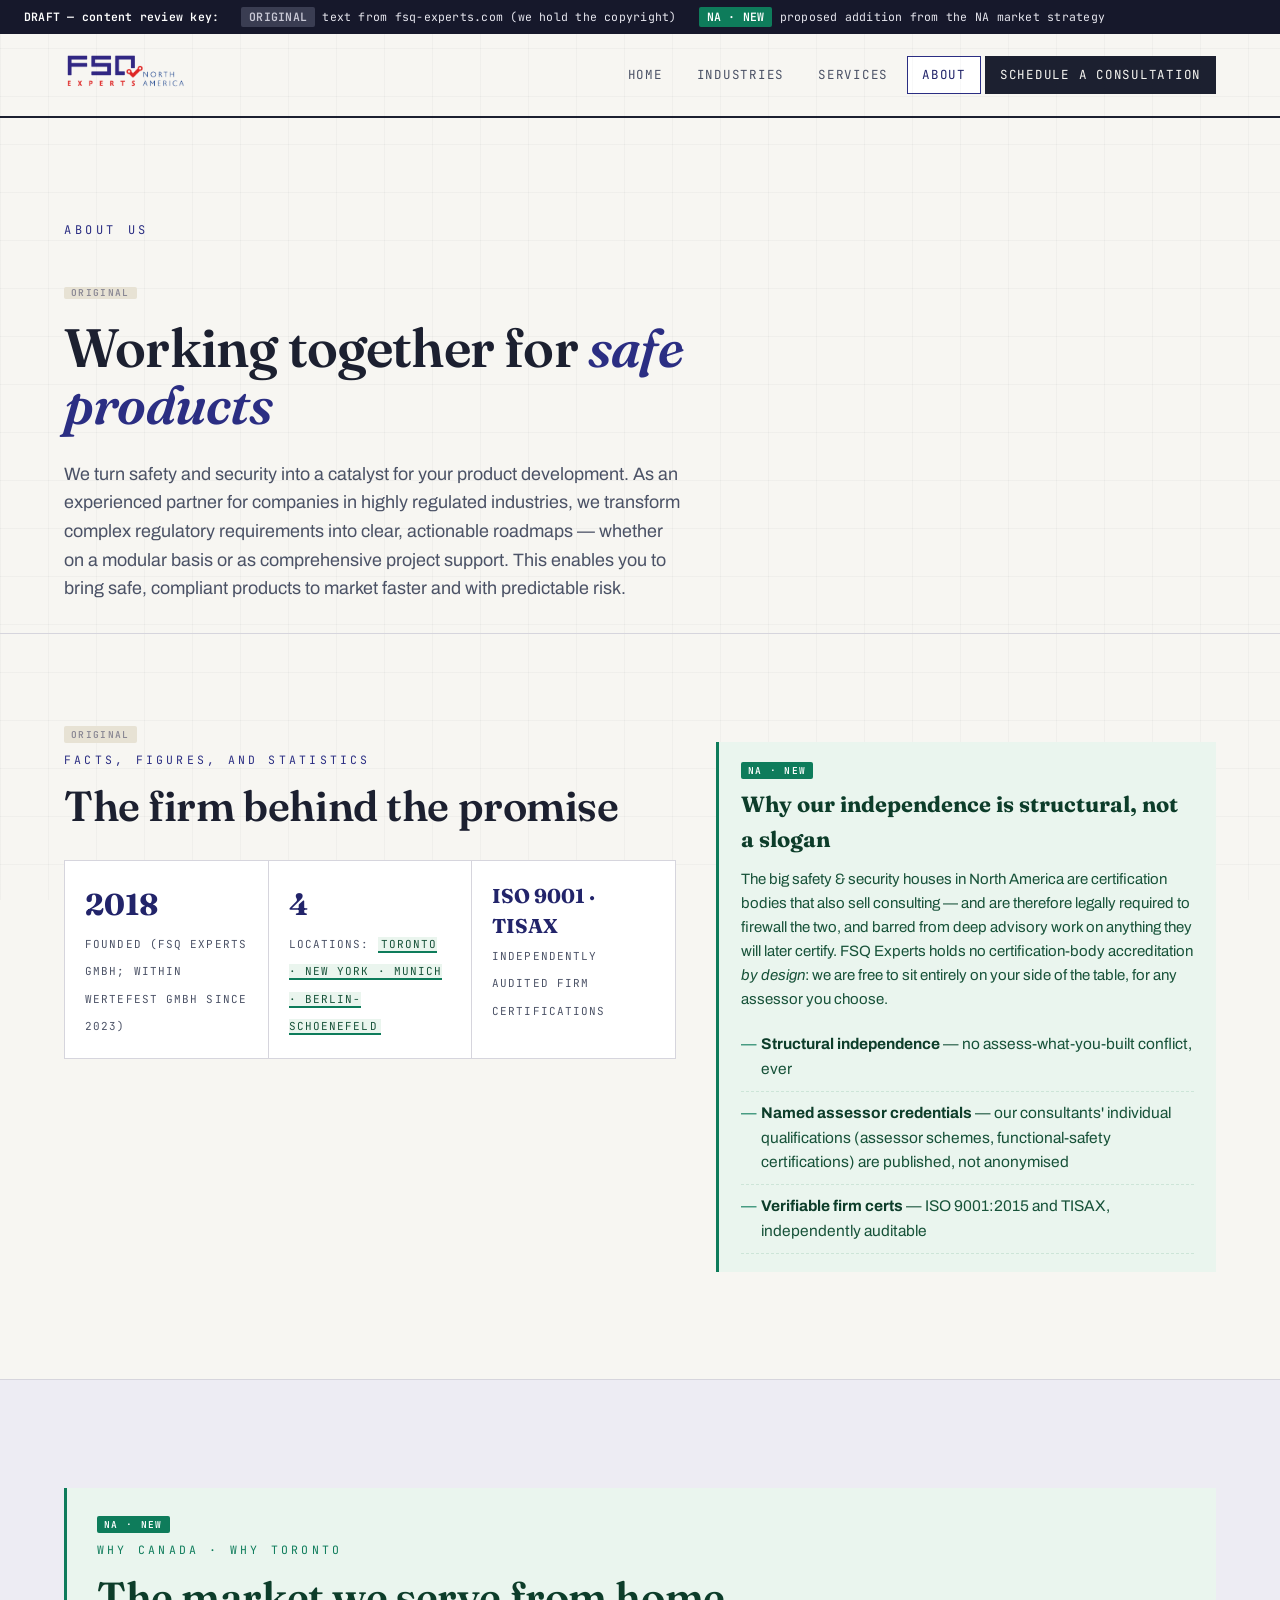
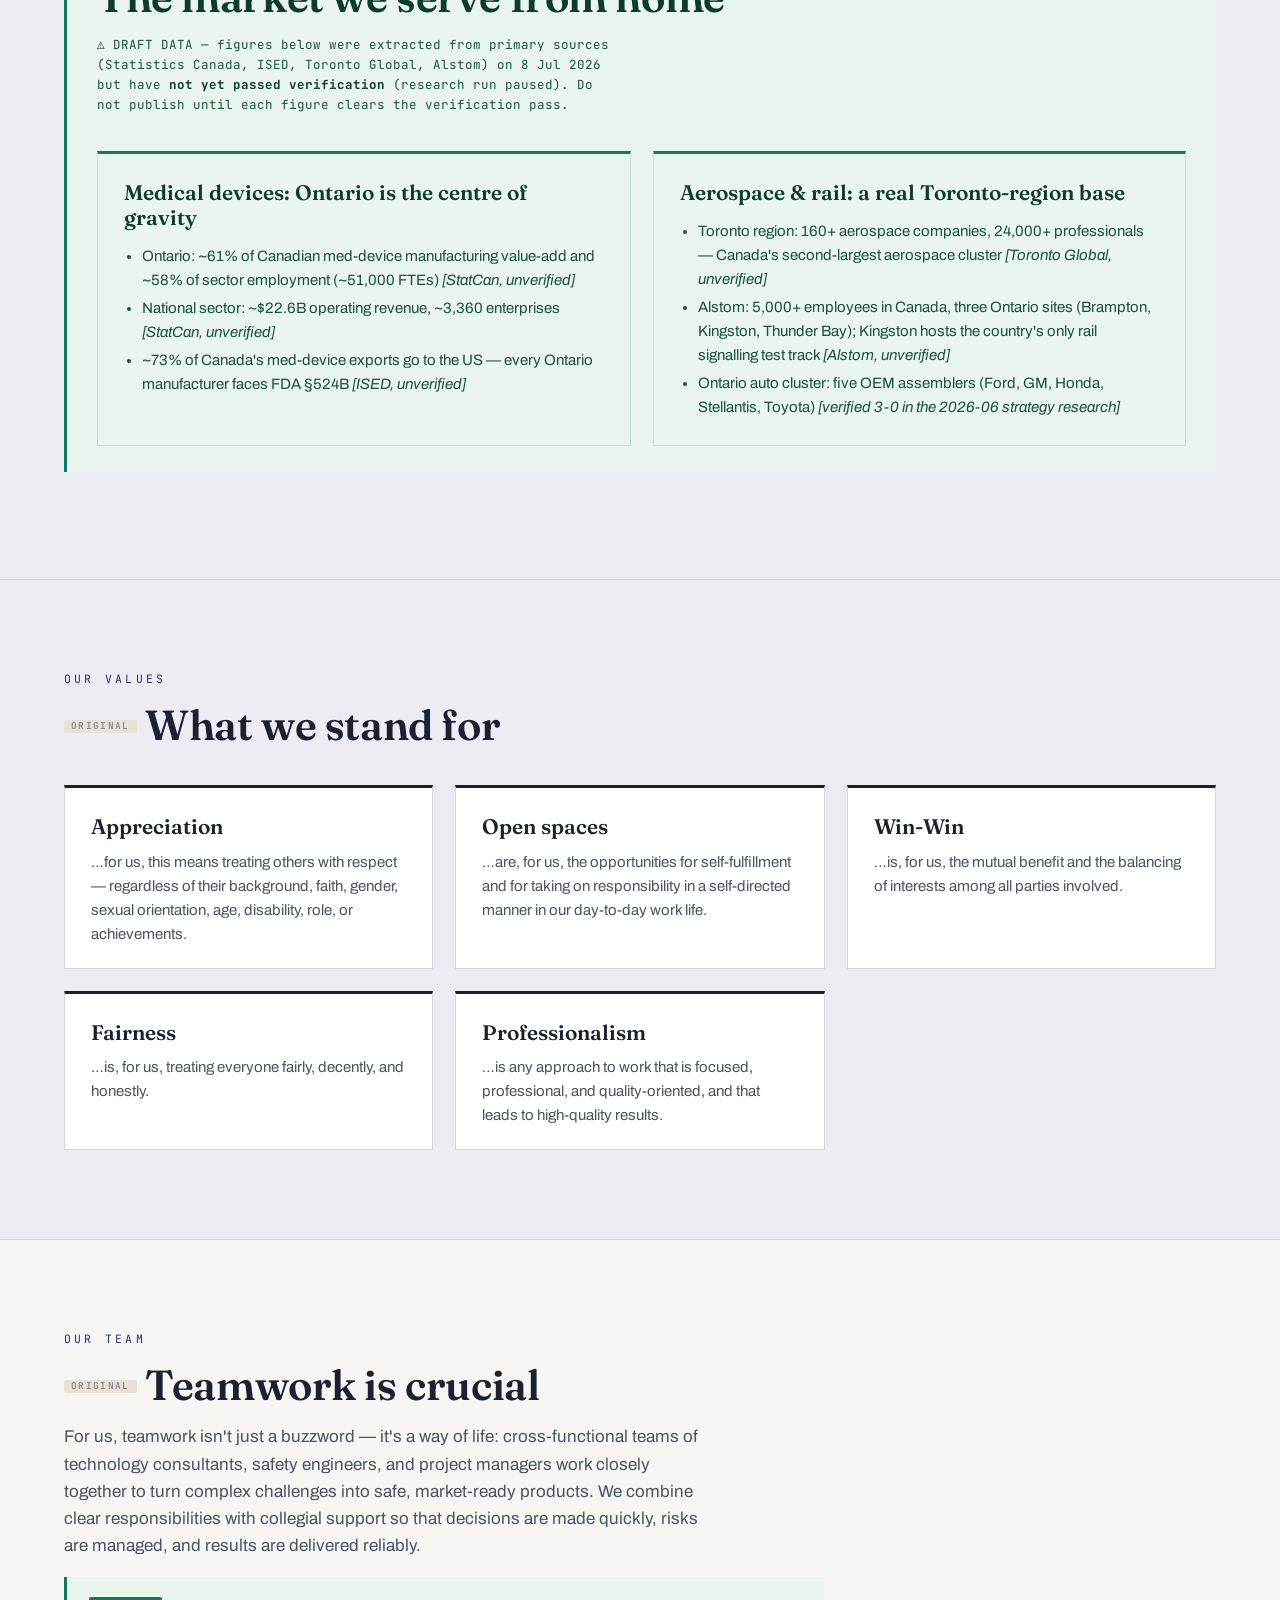
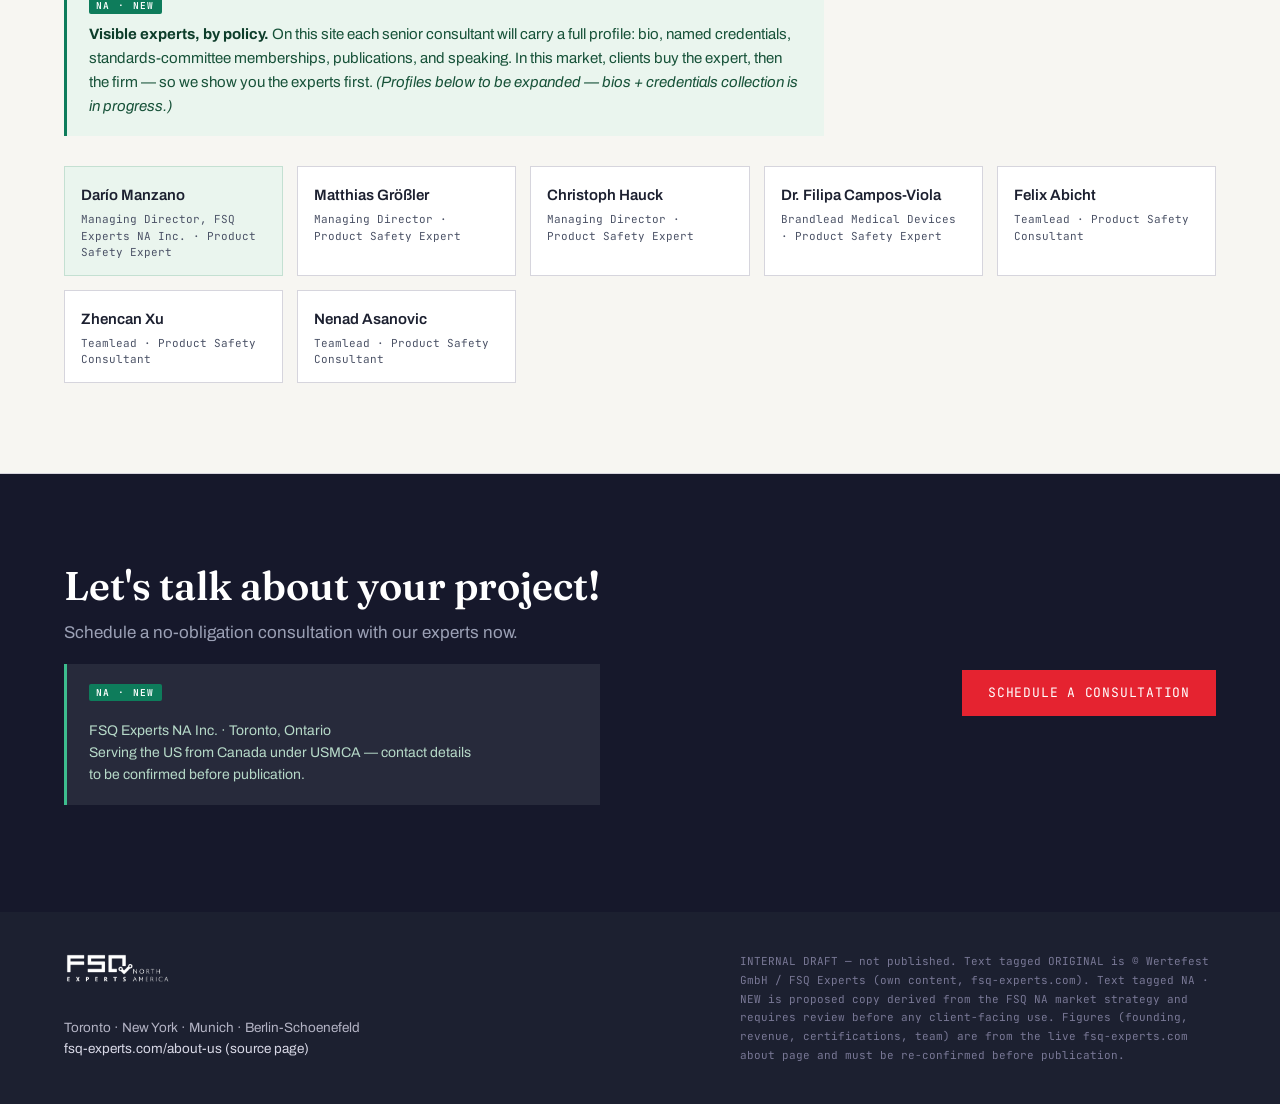
==== about.html @ c1815d20 "Trim team grid to leadership + teamleads Co-Authored-By: Claude Fable 5 <noreply@anthropic.com> Clau" ====
<!DOCTYPE html>
<html lang="en">
<head>
<meta charset="utf-8">
<meta name="robots" content="noindex, nofollow">
<meta name="viewport" content="width=device-width, initial-scale=1">
<title>About — FSQ Experts North America</title>
<link rel="preconnect" href="https://fonts.googleapis.com">
<link href="https://fonts.googleapis.com/css2?family=Fraunces:ital,wght@0,400;0,600;0,700;1,600&family=Archivo:wght@400;500;600&family=JetBrains+Mono:wght@400;500;700&display=swap" rel="stylesheet">
<link rel="stylesheet" href="assets/style.css">
</head>
<body>

<div class="legend">
  <strong>DRAFT — content review key:</strong>
  <span><span class="chip-orig">ORIGINAL</span> text from fsq-experts.com (we hold the copyright)</span>
  <span><span class="chip-new">NA · NEW</span> proposed addition from the NA market strategy</span>
</div>

<header class="site">
  <div class="nav-row">
    <a class="brand" href="index.html"><img src="assets/logo-wide.png" alt="FSQ Experts North America"></a>
    <nav class="main">
      <a href="index.html">Home</a>
      <a href="industries.html">Industries</a>
      <a href="services.html">Services</a>
      <a href="about.html" class="active">About</a>
      <a href="#contact" class="cta">Schedule a consultation</a>
    </nav>
  </div>
</header>

<main>

<section class="hero" style="padding-bottom:30px;">
  <div class="hero-inner">
    <div class="kicker orig">About us</div>
    <h1 class="orig" style="font-size:clamp(30px,4.4vw,54px);"><span class="tag t-orig">ORIGINAL</span><br>Working together for <em>safe products</em></h1>
    <p class="lede orig">
      We turn safety and security into a catalyst for your product development. As an experienced partner for
      companies in highly regulated industries, we transform complex regulatory requirements into clear,
      actionable roadmaps — whether on a modular basis or as comprehensive project support. This enables you to
      bring safe, compliant products to market faster and with predictable risk.
    </p>
  </div>
</section>

<!-- ================= FACTS ================= -->
<section class="band">
  <div class="band-inner two-col">
    <div class="orig">
      <span class="tag t-orig">ORIGINAL</span>
      <div class="sec-kicker">Facts, figures, and statistics</div>
      <h2 class="sec-title">The firm behind the promise</h2>
      <div class="stat-row">
        <div class="stat"><span class="num">2018</span><span class="lbl">Founded (FSQ Experts GmbH; within Wertefest GmbH since 2023)</span></div>
        <div class="stat"><span class="num">4</span><span class="lbl">Locations: <span class="new-inline">Toronto · New York · Munich · Berlin-Schoenefeld</span></span></div>
        <div class="stat"><span class="num" style="font-size:20px;line-height:1.5;">ISO 9001 · TISAX</span><span class="lbl">Independently audited firm certifications</span></div>
      </div>
    </div>
    <div class="new-na">
      <span class="tag t-new">NA · NEW</span>
      <h3 style="font-family:var(--serif);font-size:22px;margin-bottom:10px;">Why our independence is structural, not a slogan</h3>
      <p style="font-size:15px;">
        The big safety &amp; security houses in North America are certification bodies that also sell consulting —
        and are therefore legally required to firewall the two, and barred from deep advisory work on anything they
        will later certify. FSQ Experts holds no certification-body accreditation <em>by design</em>: we are free
        to sit entirely on your side of the table, for any assessor you choose.
      </p>
      <ul class="fact-list" style="margin-top:12px;">
        <li><strong>Structural independence</strong> — no assess-what-you-built conflict, ever</li>
        <li><strong>Named assessor credentials</strong> — our consultants' individual qualifications
            (assessor schemes, functional-safety certifications) are published, not anonymised</li>
        <li><strong>Verifiable firm certs</strong> — ISO 9001:2015 and TISAX, independently auditable</li>
      </ul>
    </div>
  </div>
</section>

<!-- ================= CANADIAN MARKET CONTEXT (research, pending verification) ================= -->
<section class="band deep" id="canada-context">
  <div class="band-inner">
    <div class="new-na" style="padding:26px 30px;">
      <span class="tag t-new">NA · NEW</span>
      <div class="sec-kicker" style="color:var(--new-tag);">Why Canada · why Toronto</div>
      <h2 class="sec-title" style="color:#0d3d2a;">The market we serve from home</h2>
      <p class="sec-lede" style="color:var(--new-ink);font-family:var(--mono);font-size:12.5px;">
        ⚠ DRAFT DATA — figures below were extracted from primary sources (Statistics Canada, ISED, Toronto Global,
        Alstom) on 8 Jul 2026 but have <strong>not yet passed verification</strong> (research run paused).
        Do not publish until each figure clears the verification pass.
      </p>
      <div class="grid cols-2">
        <div class="card na-card">
          <h3>Medical devices: Ontario is the centre of gravity</h3>
          <ul>
            <li>Ontario: ~61% of Canadian med-device manufacturing value-add and ~58% of sector employment
                (~51,000 FTEs) <em>[StatCan, unverified]</em></li>
            <li>National sector: ~$22.6B operating revenue, ~3,360 enterprises <em>[StatCan, unverified]</em></li>
            <li>~73% of Canada's med-device exports go to the US — every Ontario manufacturer faces FDA §524B
                <em>[ISED, unverified]</em></li>
          </ul>
        </div>
        <div class="card na-card">
          <h3>Aerospace &amp; rail: a real Toronto-region base</h3>
          <ul>
            <li>Toronto region: 160+ aerospace companies, 24,000+ professionals — Canada's second-largest
                aerospace cluster <em>[Toronto Global, unverified]</em></li>
            <li>Alstom: 5,000+ employees in Canada, three Ontario sites (Brampton, Kingston, Thunder Bay);
                Kingston hosts the country's only rail signalling test track <em>[Alstom, unverified]</em></li>
            <li>Ontario auto cluster: five OEM assemblers (Ford, GM, Honda, Stellantis, Toyota)
                <em>[verified 3-0 in the 2026-06 strategy research]</em></li>
          </ul>
        </div>
      </div>
    </div>
  </div>
</section>

<!-- ================= VALUES ================= -->
<section class="band deep">
  <div class="band-inner">
    <div class="sec-kicker">Our values</div>
    <h2 class="sec-title orig"><span class="tag t-orig">ORIGINAL</span> What we stand for</h2>
    <div class="grid cols-3">
      <div class="card orig"><h3>Appreciation</h3><p>…for us, this means treating others with respect — regardless of their background, faith, gender, sexual orientation, age, disability, role, or achievements.</p></div>
      <div class="card orig"><h3>Open spaces</h3><p>…are, for us, the opportunities for self-fulfillment and for taking on responsibility in a self-directed manner in our day-to-day work life.</p></div>
      <div class="card orig"><h3>Win-Win</h3><p>…is, for us, the mutual benefit and the balancing of interests among all parties involved.</p></div>
      <div class="card orig"><h3>Fairness</h3><p>…is, for us, treating everyone fairly, decently, and honestly.</p></div>
      <div class="card orig"><h3>Professionalism</h3><p>…is any approach to work that is focused, professional, and quality-oriented, and that leads to high-quality results.</p></div>
    </div>
  </div>
</section>

<!-- ================= TEAM ================= -->
<section class="band">
  <div class="band-inner">
    <div class="sec-kicker">Our team</div>
    <h2 class="sec-title orig"><span class="tag t-orig">ORIGINAL</span> Teamwork is crucial</h2>
    <p class="sec-lede orig">
      For us, teamwork isn't just a buzzword — it's a way of life: cross-functional teams of technology
      consultants, safety engineers, and project managers work closely together to turn complex challenges into
      safe, market-ready products. We combine clear responsibilities with collegial support so that decisions are
      made quickly, risks are managed, and results are delivered reliably.
    </p>
    <div class="new-na" style="max-width:760px;">
      <span class="tag t-new">NA · NEW</span>
      <p style="font-size:15px;"><strong>Visible experts, by policy.</strong> On this site each senior consultant
      will carry a full profile: bio, named credentials, standards-committee memberships, publications, and
      speaking. In this market, clients buy the expert, then the firm — so we show you the experts first.
      <em>(Profiles below to be expanded — bios + credentials collection is in progress.)</em></p>
    </div>
    <div class="team-grid">
      <div class="person na-person"><div class="p-name">Darío Manzano</div><div class="p-role">Managing Director, FSQ Experts NA Inc. · Product Safety Expert</div></div>
      <div class="person"><div class="p-name">Matthias Größler</div><div class="p-role">Managing Director · Product Safety Expert</div></div>
      <div class="person"><div class="p-name">Christoph Hauck</div><div class="p-role">Managing Director · Product Safety Expert</div></div>
      <div class="person"><div class="p-name">Dr. Filipa Campos-Viola</div><div class="p-role">Brandlead Medical Devices · Product Safety Expert</div></div>
      <div class="person"><div class="p-name">Felix Abicht</div><div class="p-role">Teamlead · Product Safety Consultant</div></div>
      <div class="person"><div class="p-name">Zhencan Xu</div><div class="p-role">Teamlead · Product Safety Consultant</div></div>
      <div class="person"><div class="p-name">Nenad Asanovic</div><div class="p-role">Teamlead · Product Safety Consultant</div></div>
    </div>
    <!-- Individual consultant entries removed 2026-07-08 per Peter (draft review) — restore from
         .firecrawl/fsq-site/about-us-en.md when the team page goes back to full roster. -->
  </div>
</section>

<!-- ================= CONTACT ================= -->
<section class="cta-band" id="contact">
  <div class="band-inner">
    <div>
      <h2 class="orig">Let's talk about your project!</h2>
      <p class="orig">Schedule a no-obligation consultation with our experts now.</p>
      <div class="new-na" style="background:rgba(234,245,238,0.08);border-left-color:#3dbd8e;margin-top:18px;">
        <span class="tag t-new">NA · NEW</span>
        <p style="font-size:14px;color:#b6d9c8;">
          FSQ Experts NA Inc. · Toronto, Ontario<br>
          Serving the US from Canada under USMCA — contact details to be confirmed before publication.
        </p>
      </div>
    </div>
    <a class="btn primary" href="mailto:contact@fsq-experts.com">Schedule a consultation</a>
  </div>
</section>

</main>

<footer class="site">
  <div class="band-inner">
    <div>
      <img class="foot-logo" src="assets/logo-wide-white.png" alt="FSQ Experts North America">
      <p style="margin-top:8px;">Toronto · New York · Munich · Berlin-Schoenefeld</p>
      <p><a href="https://www.fsq-experts.com/en/about-us-en/">fsq-experts.com/about-us (source page)</a></p>
    </div>
    <div class="foot-note">
      INTERNAL DRAFT — not published. Text tagged ORIGINAL is © Wertefest GmbH / FSQ Experts (own content,
      fsq-experts.com). Text tagged NA · NEW is proposed copy derived from the FSQ NA market strategy and
      requires review before any client-facing use. Figures (founding, revenue, certifications, team) are from the
      live fsq-experts.com about page and must be re-confirmed before publication.
    </div>
  </div>
</footer>

</body>
</html>
---- assets/style.css ----
/* ============================================================
   FSQ Experts North America — working draft stylesheet
   Design: editorial-technical. Fraunces (display) / Archivo (body)
   / JetBrains Mono (standards chips & tags).
   COLOR CONVENTION (load-bearing for review):
     - ORIGINAL text (verbatim or lightly adapted from fsq-experts.com,
       copyright holder: Wertefest GmbH / FSQ) → ink, grey "ORIGINAL" tag
     - NA · NEW text (proposed additions from the NA market strategy)
       → green "insertion" block (tracked-changes convention), "NA · NEW" tag
   Brand palette sampled from the FSQ NA logo: navy #2b2e83, red #e52330.
   ============================================================ */

:root {
  --paper: #f7f6f2;
  --paper-deep: #edecf3;
  --ink: #1c2030;
  --ink-soft: #4b5266;
  --line: #d6d5dd;
  --accent: #2b2e83;          /* FSQ brand navy — UI accent */
  --accent-ink: #22246a;
  --brand-red: #e52330;       /* FSQ brand red — sparing use (CTAs, rules) */
  --new-bg: #eaf5ee;          /* NA-new block background (insertion green) */
  --new-border: #0e7c5b;      /* NA-new left rule */
  --new-ink: #175239;         /* NA-new text tone */
  --new-tag: #0e7c5b;
  --orig-tag: #8a8894;
  --dark: #16182b;
  --dark-ink: #e6e6ee;
  --mono: "JetBrains Mono", ui-monospace, "Cascadia Mono", Consolas, monospace;
  --serif: "Fraunces", Georgia, "Times New Roman", serif;
  --sans: "Archivo", "Segoe UI", Arial, sans-serif;
}

* { box-sizing: border-box; margin: 0; padding: 0; }

html { scroll-behavior: smooth; }

body {
  font-family: var(--sans);
  background: var(--paper);
  color: var(--ink);
  line-height: 1.6;
  font-size: 17px;
  -webkit-font-smoothing: antialiased;
}

/* ---------- texture: faint grid, like drafting paper ---------- */
body::before {
  content: "";
  position: fixed;
  inset: 0;
  pointer-events: none;
  background-image:
    linear-gradient(to right, rgba(28, 32, 48, 0.03) 1px, transparent 1px),
    linear-gradient(to bottom, rgba(28, 32, 48, 0.03) 1px, transparent 1px);
  background-size: 48px 48px;
  z-index: 0;
}

main { position: relative; z-index: 1; }

/* ============ legend banner (persistent, review instrument) ============ */
.legend {
  position: sticky;
  top: 0;
  z-index: 50;
  background: var(--dark);
  color: var(--dark-ink);
  font-family: var(--mono);
  font-size: 11.5px;
  letter-spacing: 0.02em;
  padding: 7px 24px;
  display: flex;
  gap: 22px;
  align-items: center;
  flex-wrap: wrap;
}
.legend strong { color: #fff; font-weight: 600; }
.legend .chip-orig,
.legend .chip-new {
  display: inline-block;
  padding: 1px 8px;
  border-radius: 2px;
  font-weight: 600;
}
.legend .chip-orig { background: #3a3d52; color: #c9c9d6; }
.legend .chip-new  { background: var(--new-border); color: #fff; }

/* ================= header / nav ================= */
header.site {
  background: var(--paper);
  border-bottom: 2px solid var(--ink);
  padding: 0 clamp(20px, 5vw, 64px);
}
.nav-row {
  display: flex;
  align-items: center;
  justify-content: space-between;
  gap: 24px;
  max-width: 1240px;
  margin: 0 auto;
  padding: 18px 0;
}
.brand {
  font-family: var(--serif);
  font-weight: 700;
  font-size: 22px;
  text-decoration: none;
  color: var(--ink);
  line-height: 1.1;
}
.brand .na {
  display: block;
  font-family: var(--mono);
  font-weight: 500;
  font-size: 10.5px;
  letter-spacing: 0.28em;
  color: var(--accent);
  text-transform: uppercase;
  margin-top: 3px;
}
nav.main { display: flex; gap: 4px; flex-wrap: wrap; }
nav.main a {
  font-family: var(--mono);
  font-size: 12.5px;
  letter-spacing: 0.06em;
  text-transform: uppercase;
  color: var(--ink-soft);
  text-decoration: none;
  padding: 8px 14px;
  border: 1px solid transparent;
  transition: all 0.15s ease;
}
nav.main a:hover { color: var(--accent); border-color: var(--line); background: #fff; }
nav.main a.active { color: var(--accent-ink); border: 1px solid var(--accent); background: #fff; }
nav.main a.cta {
  background: var(--ink);
  color: var(--paper);
  border-color: var(--ink);
}
nav.main a.cta:hover { background: var(--accent); border-color: var(--accent); color: #fff; }

/* ================= provenance tagging ================= */
.orig, .new-na { position: relative; }

.tag {
  font-family: var(--mono);
  font-size: 9.5px;
  font-weight: 600;
  letter-spacing: 0.14em;
  text-transform: uppercase;
  display: inline-block;
  padding: 1px 7px;
  border-radius: 2px;
  vertical-align: middle;
  margin-bottom: 8px;
}
.tag.t-orig { background: #e7e2d4; color: var(--orig-tag); }
.tag.t-new  { background: var(--new-border); color: #fff; }

/* original content: normal ink */
.orig { color: var(--ink); }

/* NA-new content blocks: amber field + orange rule */
.new-na {
  background: var(--new-bg);
  border-left: 3px solid var(--new-border);
  color: var(--new-ink);
  padding: 18px 22px;
  margin: 18px 0;
}
.new-na h3, .new-na h4, .new-na strong { color: #0d3d2a; }
.new-na .chips .chip { border-color: #bfe0cf; background: #fff; color: var(--new-tag); }

/* inline NA-new phrase inside an original paragraph */
.new-inline {
  color: var(--new-ink);
  background: var(--new-bg);
  border-bottom: 2px solid var(--new-border);
  padding: 0 3px;
}

/* ================= hero ================= */
.hero {
  padding: clamp(48px, 8vw, 110px) clamp(20px, 5vw, 64px) clamp(40px, 6vw, 80px);
  border-bottom: 1px solid var(--line);
  position: relative;
  overflow: hidden;
}
.hero-inner { max-width: 1240px; margin: 0 auto; position: relative; }
.hero .kicker {
  font-family: var(--mono);
  font-size: 12px;
  letter-spacing: 0.3em;
  text-transform: uppercase;
  color: var(--accent);
  margin-bottom: 22px;
}
.hero h1 {
  font-family: var(--serif);
  font-weight: 600;
  font-size: clamp(34px, 5.2vw, 68px);
  line-height: 1.06;
  letter-spacing: -0.015em;
  max-width: 18ch;
}
.hero h1 em {
  font-style: italic;
  color: var(--accent);
}
.hero .lede {
  max-width: 62ch;
  margin-top: 26px;
  font-size: clamp(16px, 1.4vw, 19px);
  color: var(--ink-soft);
}
.hero .actions { margin-top: 34px; display: flex; gap: 14px; flex-wrap: wrap; }

.btn {
  font-family: var(--mono);
  font-size: 13px;
  letter-spacing: 0.06em;
  text-transform: uppercase;
  text-decoration: none;
  padding: 13px 26px;
  display: inline-block;
  transition: all 0.15s ease;
}
.btn.primary { background: var(--ink); color: var(--paper); }
.btn.primary:hover { background: var(--accent); color: #fff; }
.btn.ghost { border: 1px solid var(--ink); color: var(--ink); }
.btn.ghost:hover { border-color: var(--accent); color: var(--accent); }

/* big ghost number in hero corner */
.hero .ghost-mark {
  position: absolute;
  right: -20px;
  top: -40px;
  font-family: var(--serif);
  font-size: clamp(160px, 24vw, 340px);
  font-weight: 700;
  color: rgba(43, 46, 131, 0.07);
  line-height: 1;
  user-select: none;
  pointer-events: none;
}

/* ================= regulation clock strip ================= */
.reg-clock {
  background: var(--dark);
  color: var(--dark-ink);
  padding: 26px clamp(20px, 5vw, 64px);
  border-bottom: 2px solid var(--brand-red);
}
.reg-clock-inner {
  max-width: 1240px;
  margin: 0 auto;
}
.reg-clock .rc-title {
  font-family: var(--mono);
  font-size: 11px;
  letter-spacing: 0.3em;
  text-transform: uppercase;
  color: #8f93a8;
  margin-bottom: 16px;
}
.reg-clock .rc-title .tag { margin-left: 10px; margin-bottom: 0; }
.rc-grid {
  display: grid;
  grid-template-columns: repeat(auto-fit, minmax(210px, 1fr));
  gap: 1px;
  background: #2b2e4a;
  border: 1px solid #2b2e4a;
}
.rc-cell { background: var(--dark); padding: 16px 18px; }
.rc-cell .date {
  font-family: var(--mono);
  font-size: 17px;
  font-weight: 700;
  color: #ff8d95;
  display: block;
}
.rc-cell .what {
  font-size: 13.5px;
  color: #b6bac9;
  margin-top: 6px;
  line-height: 1.45;
  display: block;
}

/* ================= sections ================= */
section.band {
  padding: clamp(44px, 7vw, 90px) clamp(20px, 5vw, 64px);
  border-bottom: 1px solid var(--line);
}
section.band.deep { background: var(--paper-deep); }
.band-inner { max-width: 1240px; margin: 0 auto; }

.sec-kicker {
  font-family: var(--mono);
  font-size: 11.5px;
  letter-spacing: 0.28em;
  text-transform: uppercase;
  color: var(--accent);
  margin-bottom: 14px;
}
h2.sec-title {
  font-family: var(--serif);
  font-weight: 600;
  font-size: clamp(26px, 3.4vw, 42px);
  line-height: 1.12;
  letter-spacing: -0.01em;
  max-width: 26ch;
  margin-bottom: 14px;
}
.sec-lede { max-width: 64ch; color: var(--ink-soft); margin-bottom: 8px; }

/* ================= cards ================= */
.grid { display: grid; gap: 22px; margin-top: 36px; }
.grid.cols-2 { grid-template-columns: repeat(auto-fit, minmax(320px, 1fr)); }
.grid.cols-3 { grid-template-columns: repeat(auto-fit, minmax(280px, 1fr)); }

.card {
  background: #fff;
  border: 1px solid var(--line);
  border-top: 3px solid var(--ink);
  padding: 26px 26px 22px;
  display: flex;
  flex-direction: column;
  gap: 10px;
  transition: transform 0.18s ease, box-shadow 0.18s ease;
}
.card:hover { transform: translateY(-3px); box-shadow: 0 10px 28px rgba(27,33,38,0.09); }
.card h3 {
  font-family: var(--serif);
  font-weight: 600;
  font-size: 21px;
  line-height: 1.2;
}
.card p { font-size: 15px; color: var(--ink-soft); }
.card.na-card {
  background: var(--new-bg);
  border: 1px solid #c4e0d2;
  border-top: 3px solid var(--new-border);
}
.card.na-card p { color: var(--new-ink); }
.card.na-card h3 { color: #0d3d2a; }

.card ul { padding-left: 18px; font-size: 15px; color: var(--ink-soft); }
.card.na-card ul { color: var(--new-ink); }
.card ul li { margin: 4px 0; }

.card .more {
  margin-top: auto;
  font-family: var(--mono);
  font-size: 12px;
  letter-spacing: 0.08em;
  text-transform: uppercase;
  color: var(--accent);
  text-decoration: none;
}
.card .more:hover { text-decoration: underline; }

/* standards chips */
.chips { display: flex; flex-wrap: wrap; gap: 6px; margin-top: 4px; }
.chip {
  font-family: var(--mono);
  font-size: 11px;
  padding: 2.5px 9px;
  border: 1px solid var(--line);
  border-radius: 999px;
  background: var(--paper);
  color: var(--ink-soft);
  white-space: nowrap;
}

/* ================= industry article blocks ================= */
article.industry {
  border: 1px solid var(--line);
  background: #fff;
  margin-top: 44px;
  scroll-margin-top: 70px;
}
article.industry .ind-head {
  display: flex;
  align-items: baseline;
  justify-content: space-between;
  gap: 18px;
  flex-wrap: wrap;
  padding: 26px 30px 18px;
  border-bottom: 1px solid var(--line);
  background: var(--paper-deep);
}
article.industry .ind-head h3 {
  font-family: var(--serif);
  font-size: clamp(24px, 2.6vw, 34px);
  font-weight: 600;
}
article.industry .ind-head .strap {
  font-family: var(--mono);
  font-size: 12px;
  letter-spacing: 0.12em;
  text-transform: uppercase;
  color: var(--accent);
}
article.industry .ind-body { padding: 26px 30px 30px; }
article.industry .ind-body > p { max-width: 72ch; }

.split { display: grid; grid-template-columns: 1fr 1fr; gap: 26px; margin-top: 22px; }
@media (max-width: 860px) { .split { grid-template-columns: 1fr; } }

.subhead {
  font-family: var(--mono);
  font-size: 12px;
  letter-spacing: 0.2em;
  text-transform: uppercase;
  color: var(--ink-soft);
  border-bottom: 1px solid var(--line);
  padding-bottom: 8px;
  margin-bottom: 14px;
}

.fact-list { list-style: none; }
.fact-list li {
  padding: 9px 0 9px 20px;
  position: relative;
  font-size: 15.5px;
  border-bottom: 1px dashed var(--line);
}
.fact-list li::before {
  content: "—";
  position: absolute;
  left: 0;
  color: var(--accent);
}
.new-na .fact-list li { border-bottom-color: #cde5d8; }
.new-na .fact-list li::before { color: var(--new-border); }

/* ================= dark CTA band ================= */
.cta-band {
  background: var(--dark);
  color: var(--dark-ink);
  padding: clamp(48px, 7vw, 90px) clamp(20px, 5vw, 64px);
}
.cta-band .band-inner { display: flex; align-items: center; justify-content: space-between; gap: 30px; flex-wrap: wrap; }
.cta-band h2 {
  font-family: var(--serif);
  font-weight: 600;
  font-size: clamp(26px, 3.4vw, 40px);
  color: #fff;
  max-width: 22ch;
  line-height: 1.15;
}
.cta-band p { color: #9ba0b5; max-width: 48ch; margin-top: 10px; }
.cta-band .btn.primary { background: var(--brand-red); color: #fff; }
.cta-band .btn.primary:hover { background: #ff5560; color: #fff; }

/* ================= footer ================= */
footer.site {
  background: var(--ink);
  color: #b3b3c4;
  padding: 40px clamp(20px, 5vw, 64px);
  font-size: 13.5px;
}
footer.site .band-inner {
  max-width: 1240px;
  margin: 0 auto;
  display: flex;
  justify-content: space-between;
  gap: 24px;
  flex-wrap: wrap;
}
footer.site a { color: #d8d8e6; text-decoration: none; }
footer.site a:hover { color: #fff; text-decoration: underline; }
footer.site .foot-brand { font-family: var(--serif); font-size: 18px; color: #fff; }
footer.site .foot-note {
  font-family: var(--mono);
  font-size: 11px;
  color: #797896;
  max-width: 68ch;
  line-height: 1.7;
}

/* ================= misc ================= */
.two-col { display: grid; grid-template-columns: 1.1fr 0.9fr; gap: 40px; align-items: start; }
@media (max-width: 900px) { .two-col { grid-template-columns: 1fr; } }

.stat-row { display: grid; grid-template-columns: repeat(auto-fit, minmax(150px, 1fr)); gap: 1px; background: var(--line); border: 1px solid var(--line); margin-top: 30px; }
.stat { background: #fff; padding: 20px; }
.stat .num { font-family: var(--serif); font-size: 30px; font-weight: 700; color: var(--accent-ink); display: block; }
.stat .lbl { font-family: var(--mono); font-size: 11px; letter-spacing: 0.1em; text-transform: uppercase; color: var(--ink-soft); }

.team-grid { display: grid; grid-template-columns: repeat(auto-fill, minmax(190px, 1fr)); gap: 14px; margin-top: 30px; }
.person { background: #fff; border: 1px solid var(--line); padding: 16px 16px 14px; }
.person .p-name { font-weight: 600; font-size: 15px; }
.person .p-role { font-family: var(--mono); font-size: 11px; color: var(--ink-soft); margin-top: 4px; line-height: 1.5; }
.person.na-person { background: var(--new-bg); border-color: #c4e0d2; }

/* page-load reveal */
@keyframes rise { from { opacity: 0; transform: translateY(14px); } to { opacity: 1; transform: none; } }
.hero .kicker { animation: rise 0.5s ease 0.05s backwards; }
.hero h1 { animation: rise 0.55s ease 0.12s backwards; }
.hero .lede { animation: rise 0.55s ease 0.22s backwards; }
.hero .actions { animation: rise 0.55s ease 0.32s backwards; }

@media (max-width: 700px) {
  .nav-row { flex-direction: column; align-items: flex-start; }
  .legend { font-size: 10px; gap: 10px; }
}


/* brand logo image in header */
.brand img { height: 46px; display: block; }
footer.site img.foot-logo { height: 40px; margin-bottom: 10px; }

/* standards wall: original chips neutral, new chips green */
.std-wall .row { display: flex; align-items: baseline; gap: 16px; padding: 14px 0; border-bottom: 1px dashed var(--line); flex-wrap: wrap; }
.std-wall .row .dom { font-family: var(--mono); font-size: 12px; letter-spacing: 0.14em; text-transform: uppercase; color: var(--ink-soft); flex: 0 0 190px; }
.chip.c-new { background: var(--new-bg); border-color: #bfe0cf; color: var(--new-tag); font-weight: 600; }
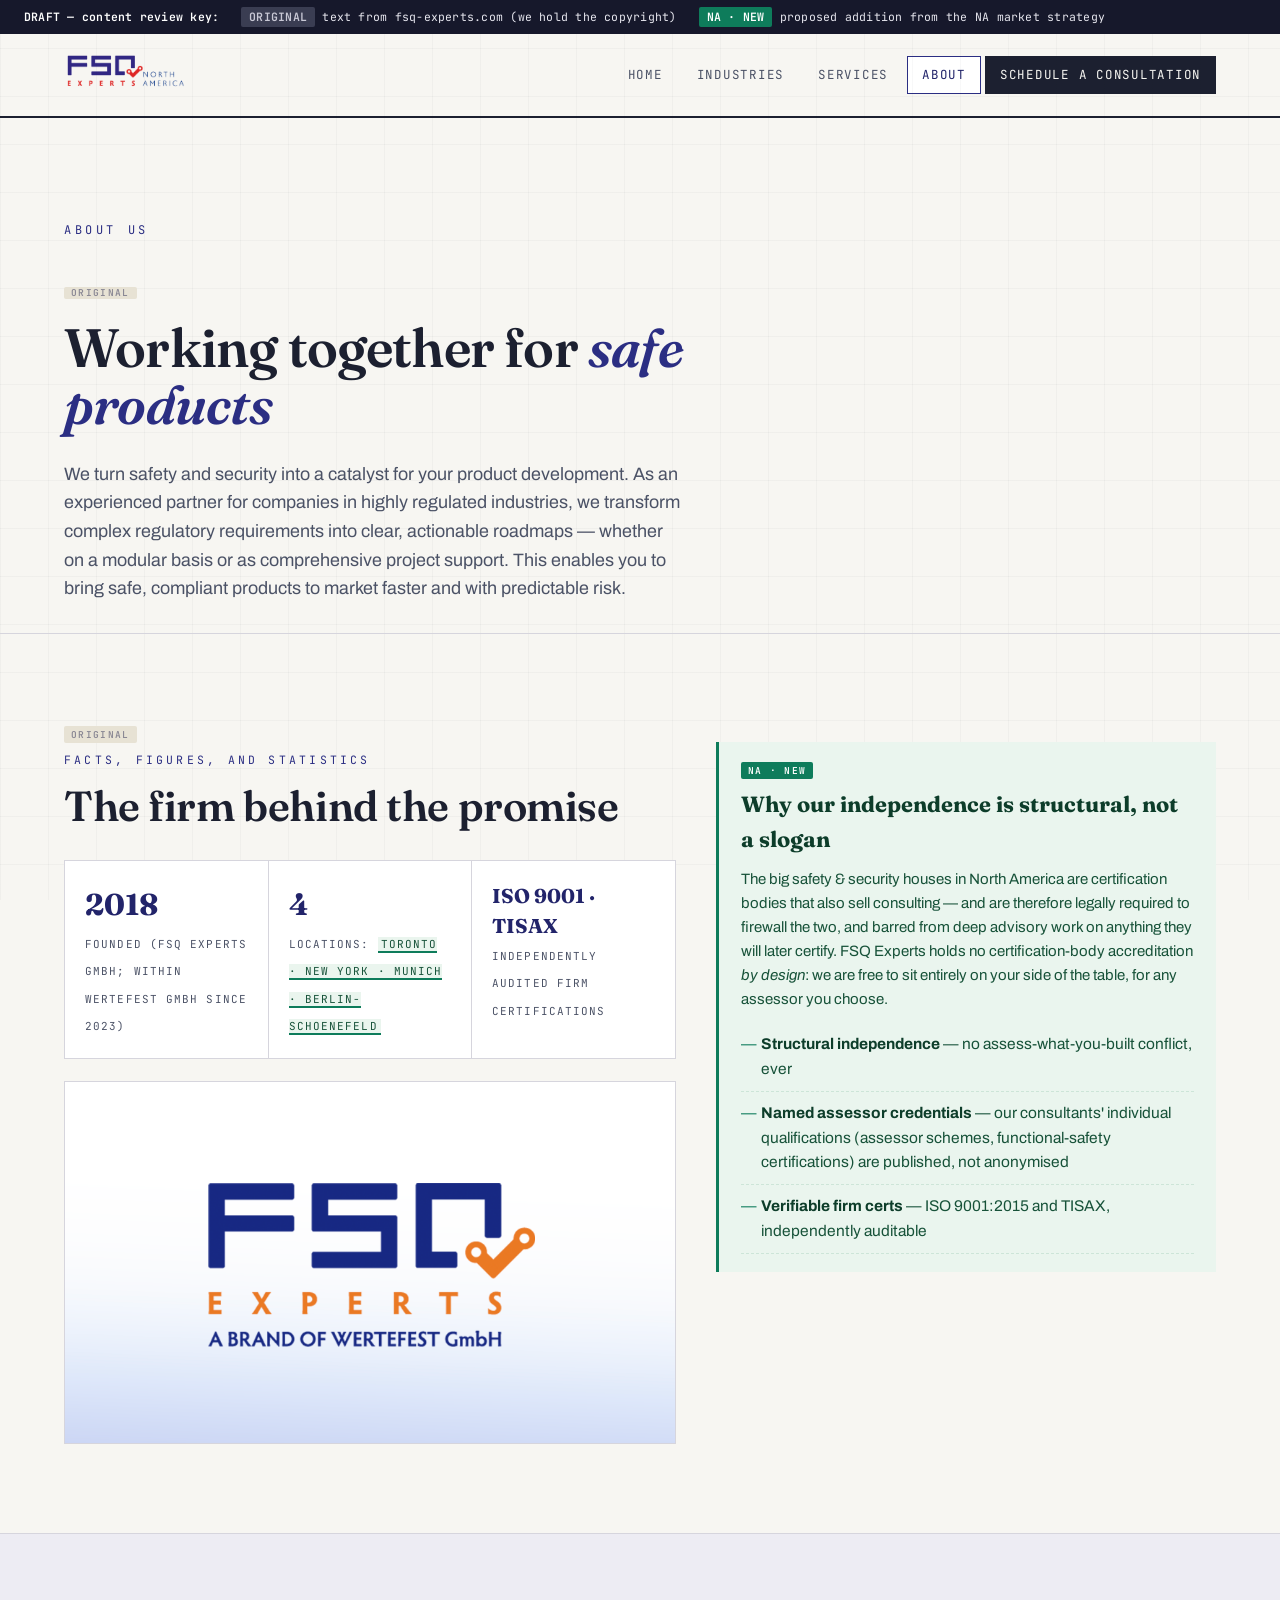
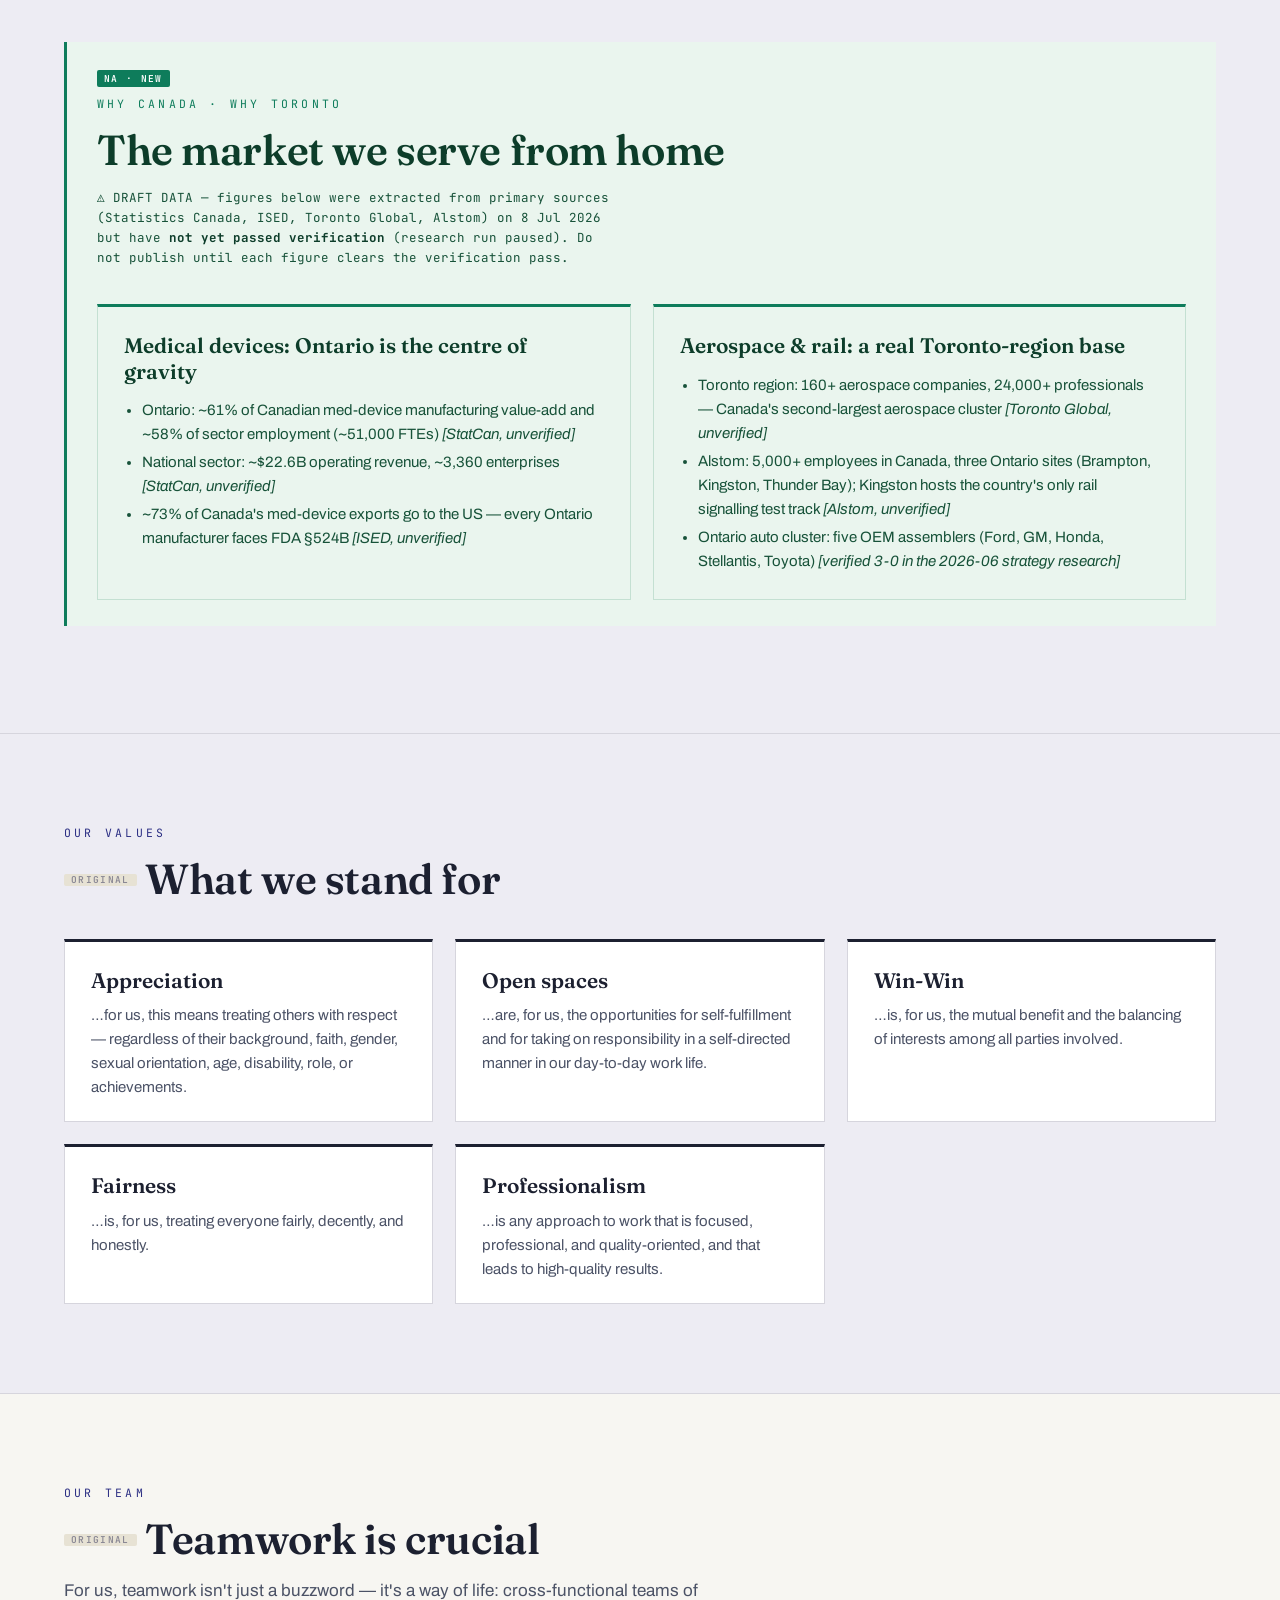
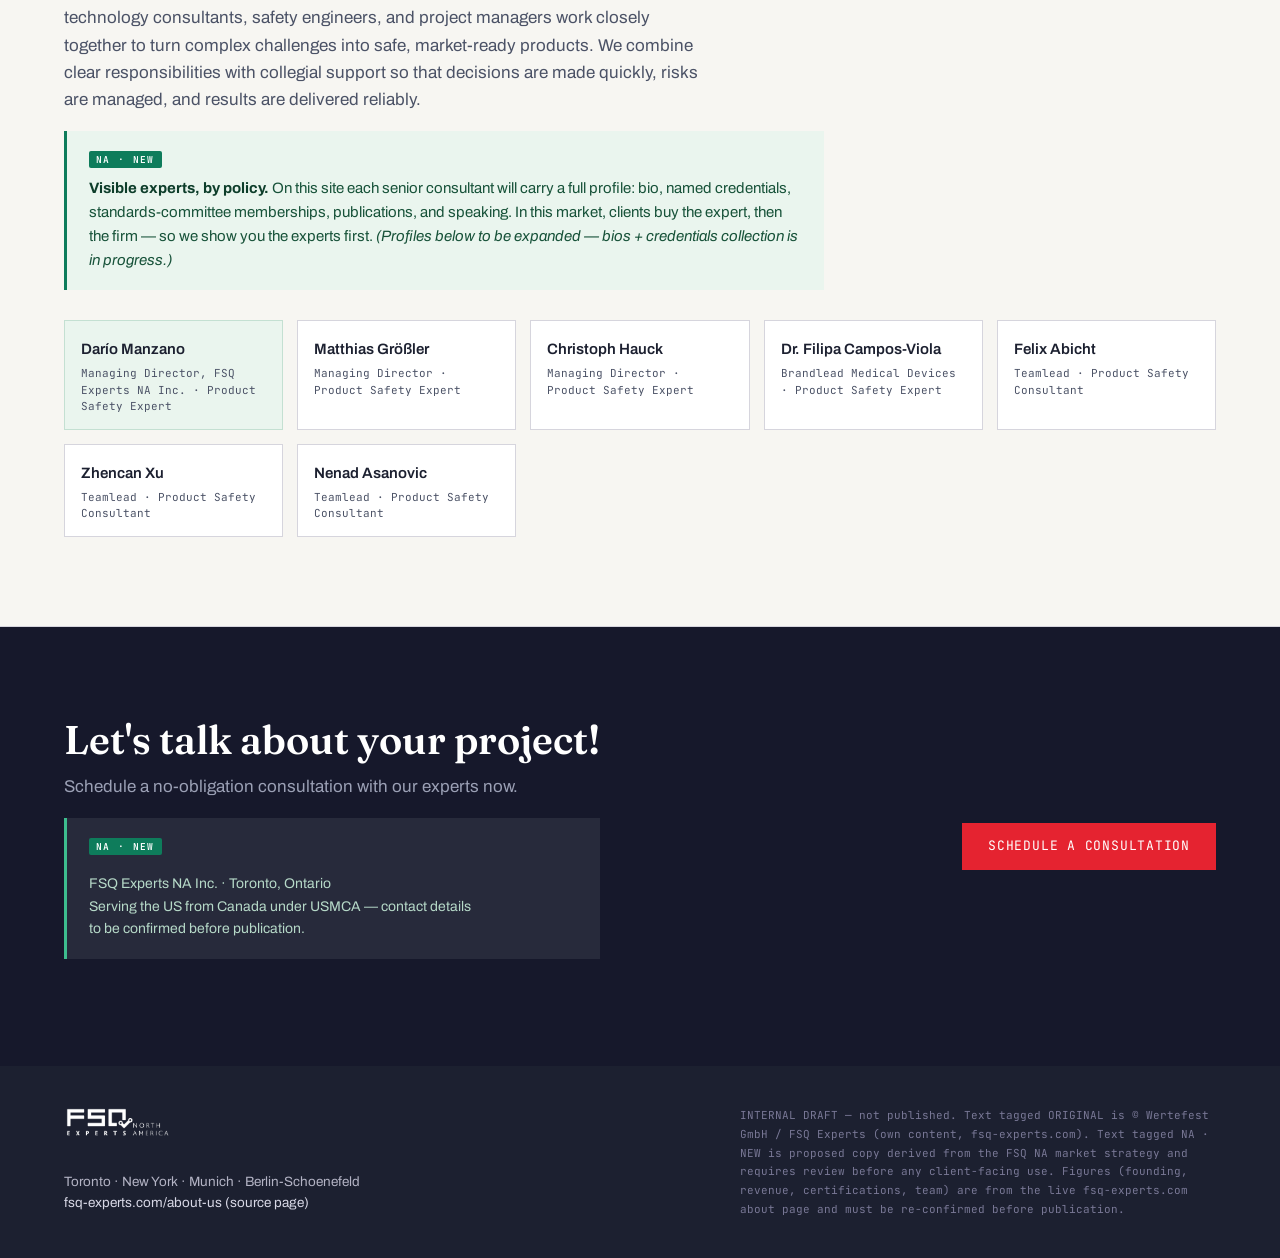
==== commit 79c7d507: "Add original-site photography (industry teasers, about image) Co-Authored-By: Claude Fable 5 <norepl" ====
--- a/about.html
+++ b/about.html
@@ -57,6 +57,7 @@
         <div class="stat"><span class="num">4</span><span class="lbl">Locations: <span class="new-inline">Toronto · New York · Munich · Berlin-Schoenefeld</span></span></div>
         <div class="stat"><span class="num" style="font-size:20px;line-height:1.5;">ISO 9001 · TISAX</span><span class="lbl">Independently audited firm certifications</span></div>
       </div>
+      <div class="facts-photo orig"><img src="assets/img/teaser_ueberuns-2.png" alt="FSQ Experts team"></div>
     </div>
     <div class="new-na">
       <span class="tag t-new">NA · NEW</span>
--- a/assets/style.css
+++ b/assets/style.css
@@ -517,3 +517,10 @@
 .std-wall .row { display: flex; align-items: baseline; gap: 16px; padding: 14px 0; border-bottom: 1px dashed var(--line); flex-wrap: wrap; }
 .std-wall .row .dom { font-family: var(--mono); font-size: 12px; letter-spacing: 0.14em; text-transform: uppercase; color: var(--ink-soft); flex: 0 0 190px; }
 .chip.c-new { background: var(--new-bg); border-color: #bfe0cf; color: var(--new-tag); font-weight: 600; }
+
+
+/* photography (original fsq-experts.com assets) */
+.ind-photo { border-bottom: 1px solid var(--line); }
+.ind-photo img { width: 100%; height: 190px; object-fit: cover; display: block; }
+.card img.thumb { width: calc(100% + 52px); margin: -26px -26px 4px; height: 130px; object-fit: cover; display: block; border-bottom: 3px solid var(--accent); }
+.facts-photo img { width: 100%; display: block; border: 1px solid var(--line); margin-top: 22px; }
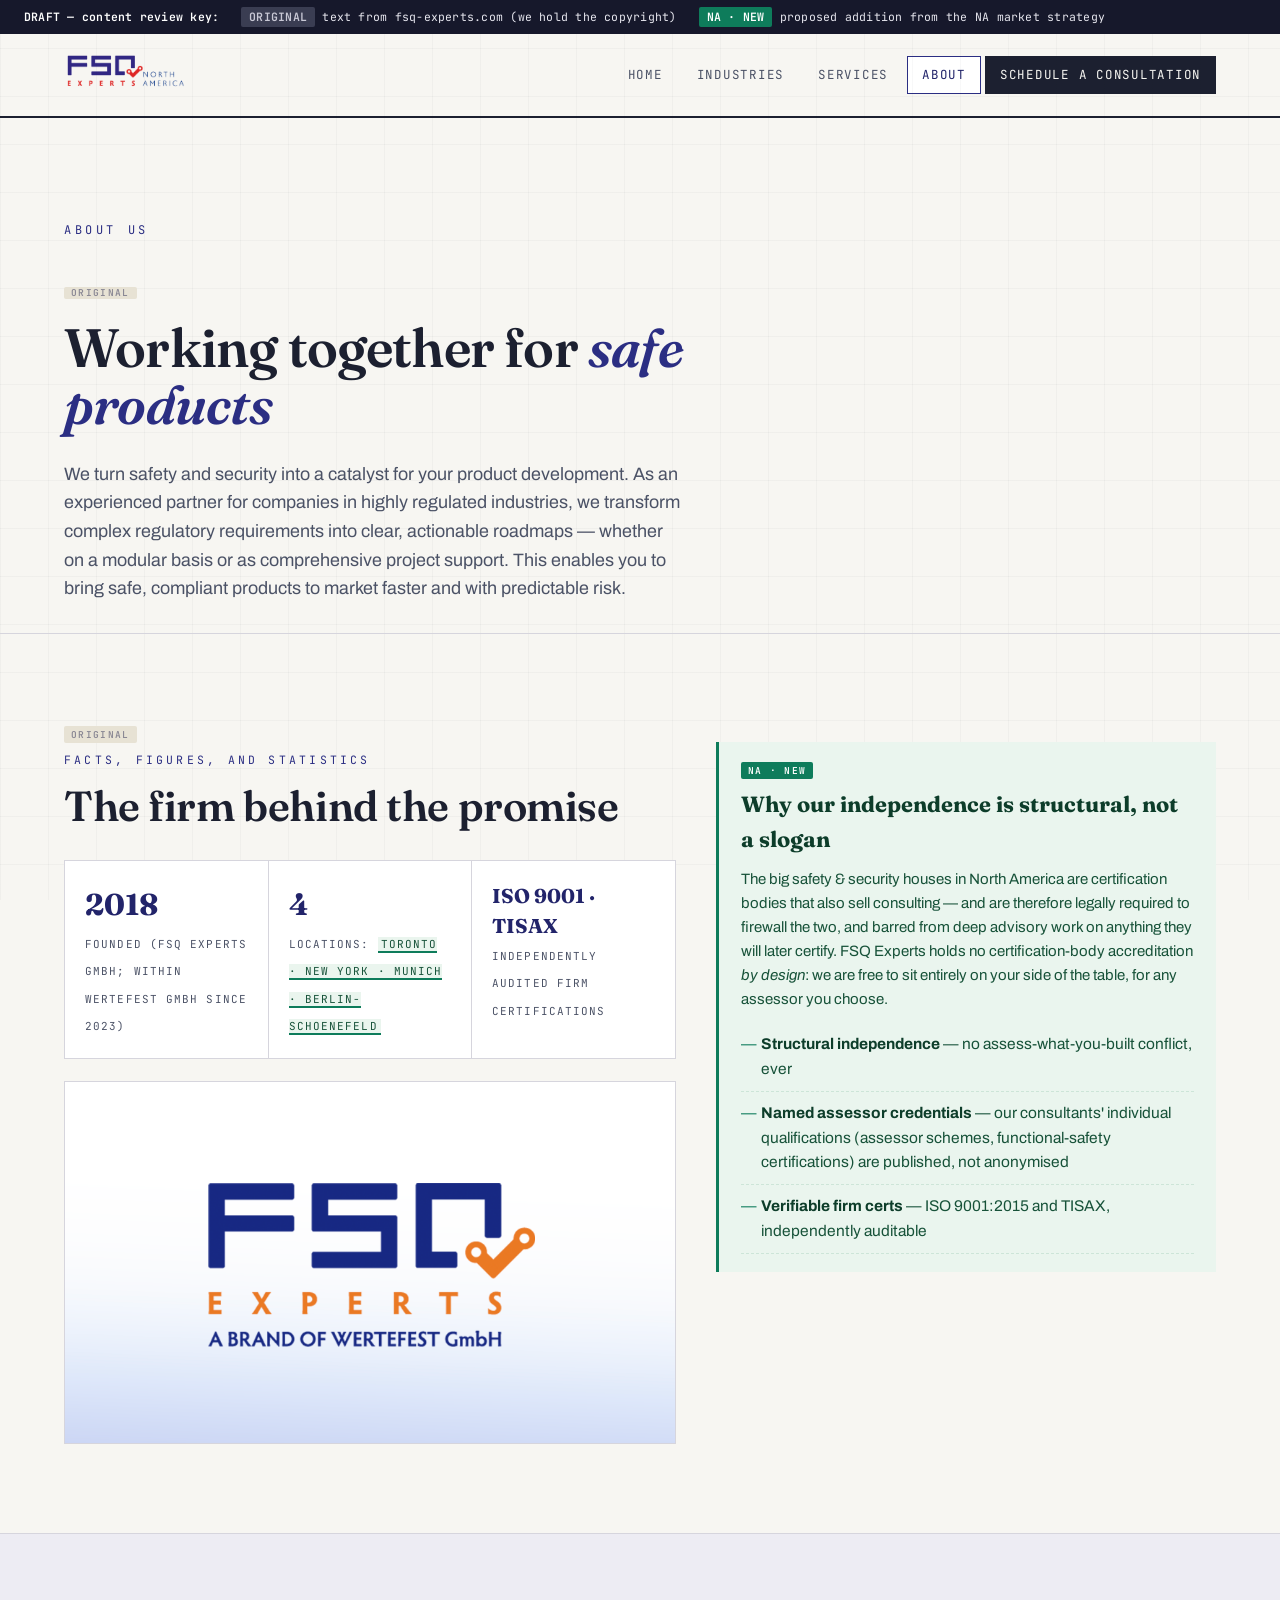
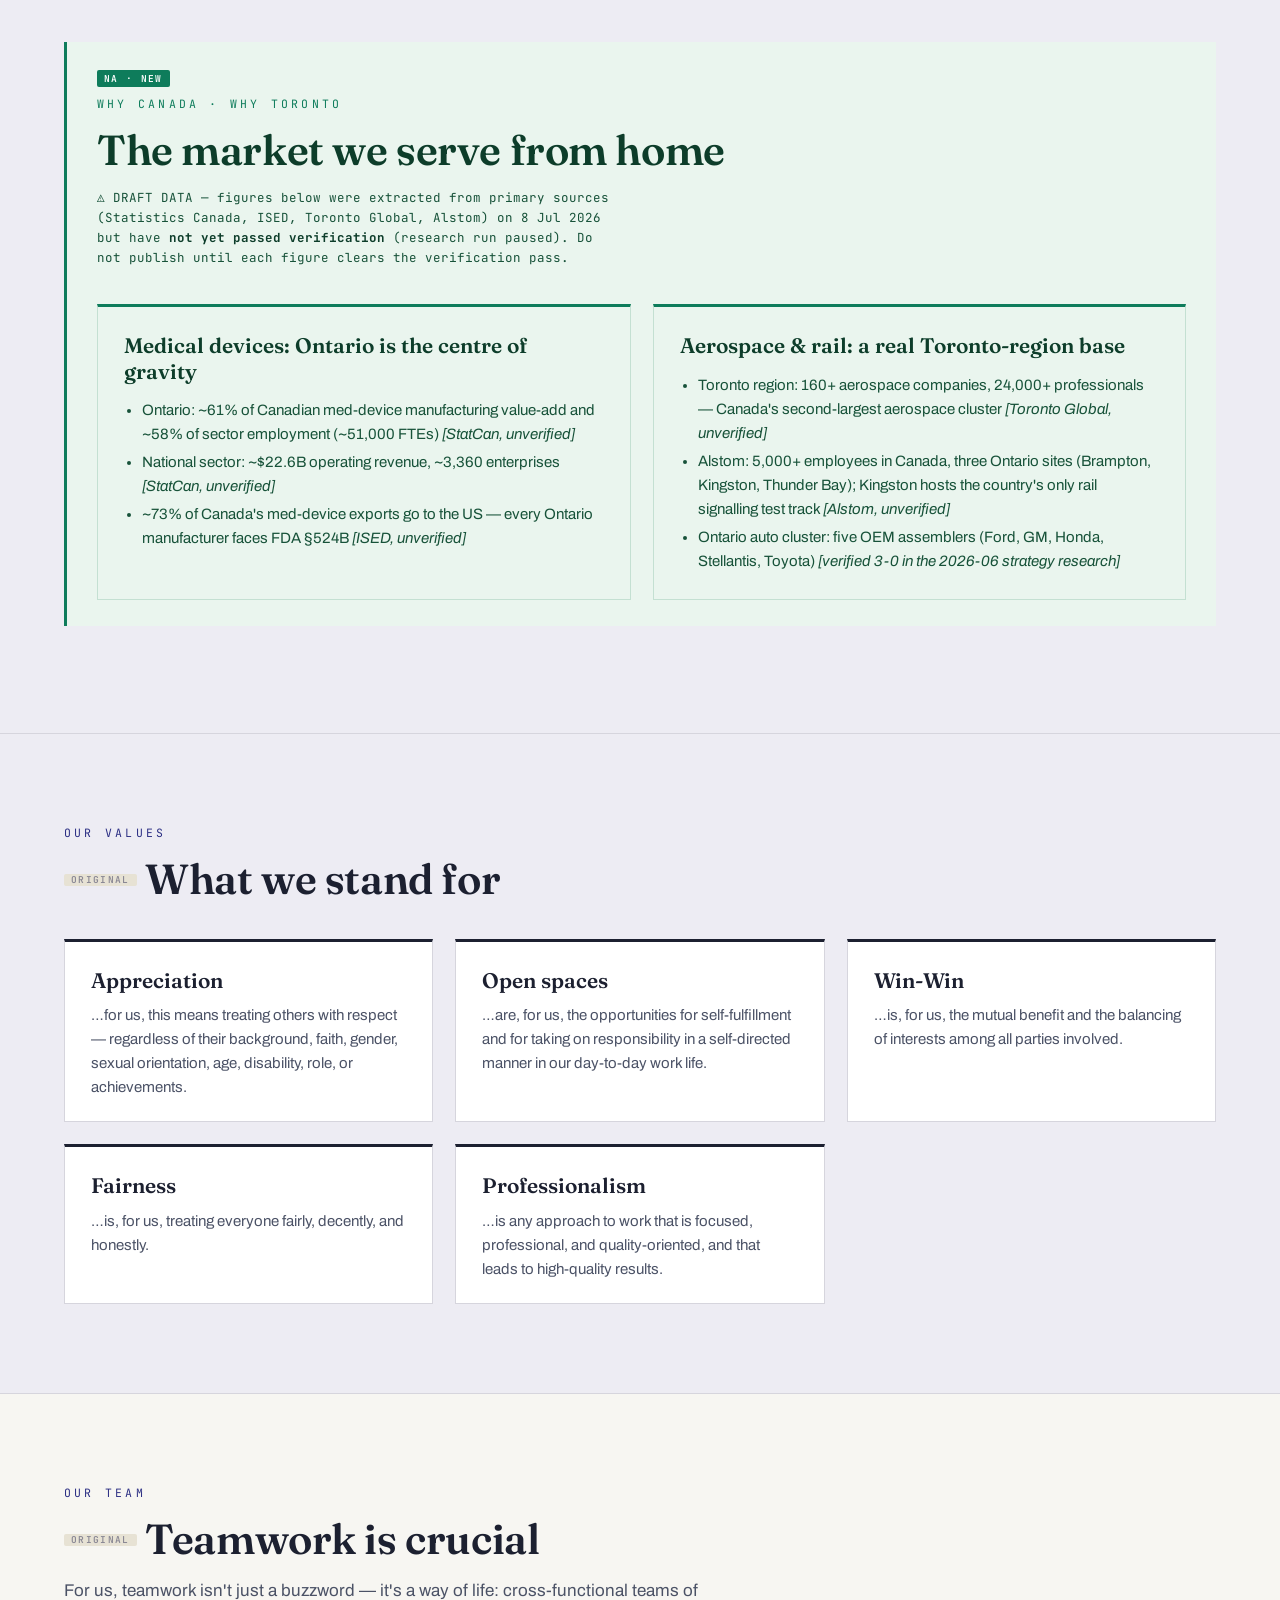
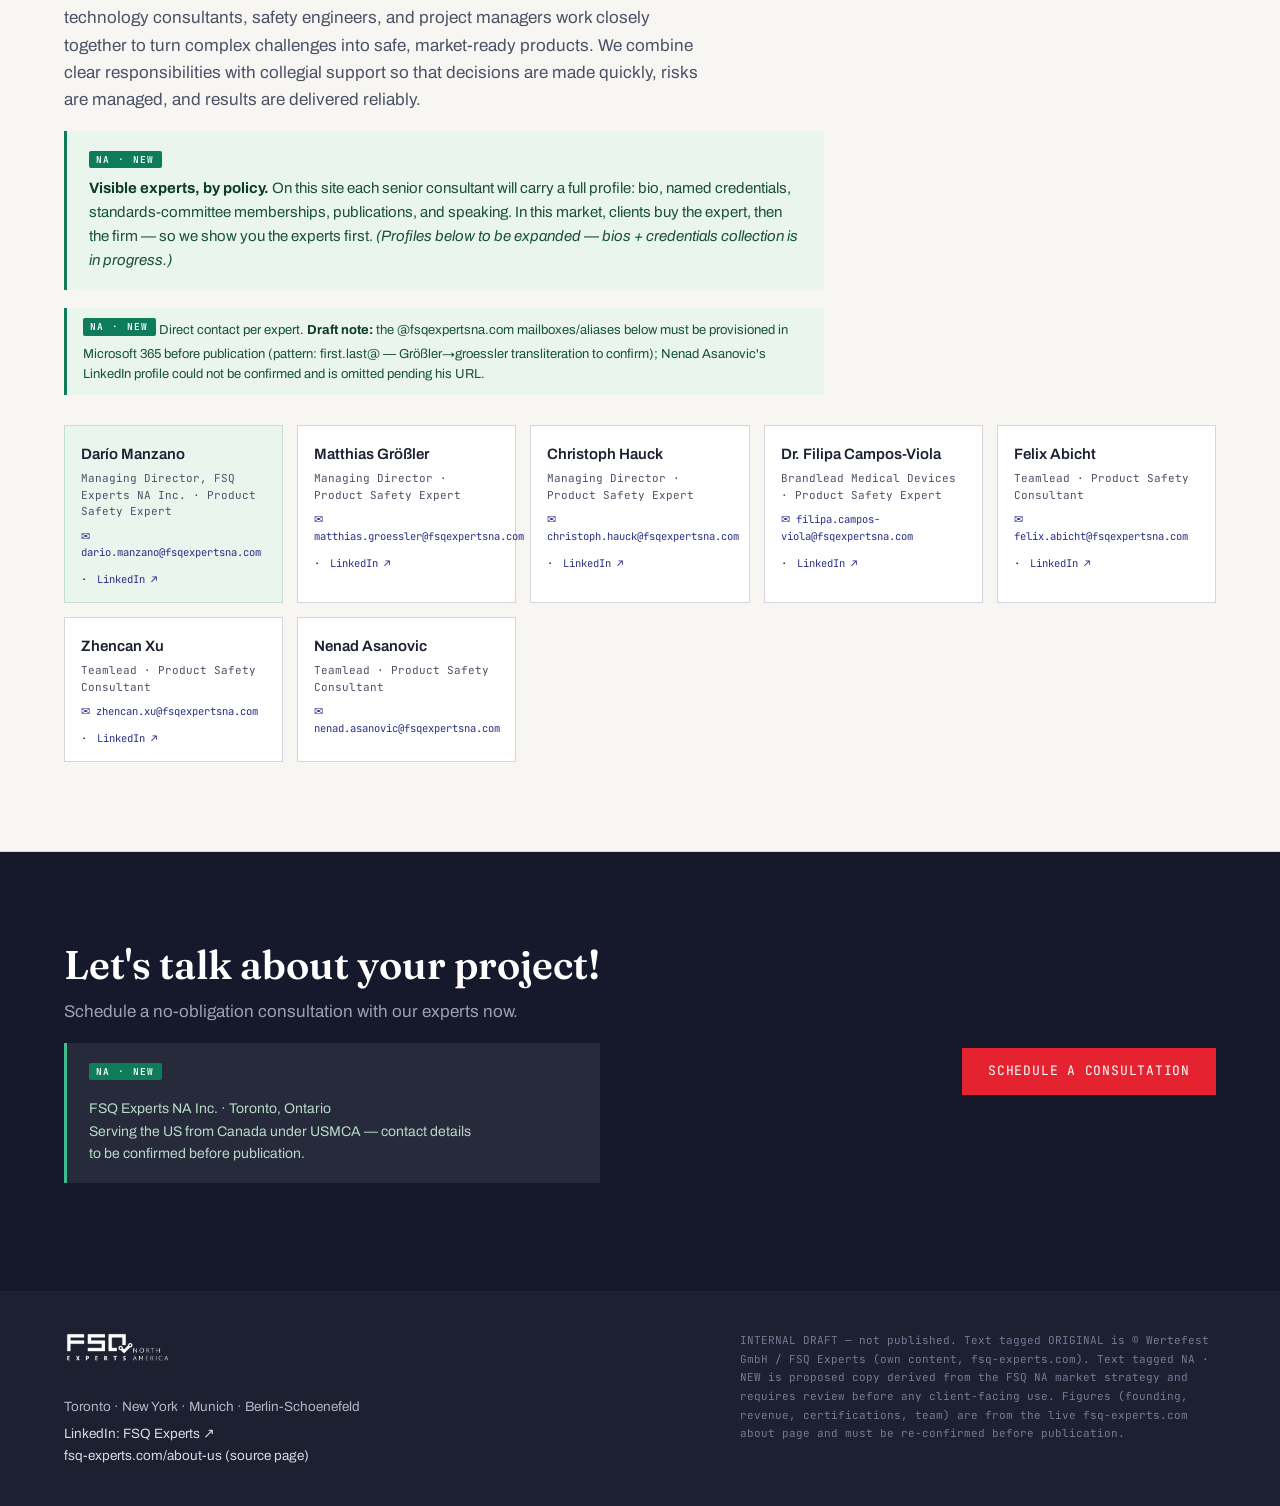
==== commit fac962df: "Team cards: direct email + LinkedIn links; company LinkedIn in footers Co-Authored-By: Claude Fable " ====
--- a/about.html
+++ b/about.html
@@ -150,14 +150,18 @@
       speaking. In this market, clients buy the expert, then the firm — so we show you the experts first.
       <em>(Profiles below to be expanded — bios + credentials collection is in progress.)</em></p>
     </div>
+    <p class="new-na" style="max-width:760px;padding:10px 16px;font-size:13px;"><span class="tag t-new">NA · NEW</span>
+Direct contact per expert. <strong>Draft note:</strong> the @fsqexpertsna.com mailboxes/aliases below must be
+provisioned in Microsoft 365 before publication (pattern: first.last@ — Größler→groessler transliteration to
+confirm); Nenad Asanovic's LinkedIn profile could not be confirmed and is omitted pending his URL.</p>
     <div class="team-grid">
-      <div class="person na-person"><div class="p-name">Darío Manzano</div><div class="p-role">Managing Director, FSQ Experts NA Inc. · Product Safety Expert</div></div>
-      <div class="person"><div class="p-name">Matthias Größler</div><div class="p-role">Managing Director · Product Safety Expert</div></div>
-      <div class="person"><div class="p-name">Christoph Hauck</div><div class="p-role">Managing Director · Product Safety Expert</div></div>
-      <div class="person"><div class="p-name">Dr. Filipa Campos-Viola</div><div class="p-role">Brandlead Medical Devices · Product Safety Expert</div></div>
-      <div class="person"><div class="p-name">Felix Abicht</div><div class="p-role">Teamlead · Product Safety Consultant</div></div>
-      <div class="person"><div class="p-name">Zhencan Xu</div><div class="p-role">Teamlead · Product Safety Consultant</div></div>
-      <div class="person"><div class="p-name">Nenad Asanovic</div><div class="p-role">Teamlead · Product Safety Consultant</div></div>
+      <div class="person na-person"><div class="p-name">Darío Manzano</div><div class="p-role">Managing Director, FSQ Experts NA Inc. · Product Safety Expert</div><div class="p-links"><a href="mailto:dario.manzano@fsqexpertsna.com">✉ dario.manzano@fsqexpertsna.com</a> · <a href="https://www.linkedin.com/in/dar%C3%ADo-manzano-8149b5a7" target="_blank" rel="noopener">LinkedIn ↗</a></div></div>
+      <div class="person"><div class="p-name">Matthias Größler</div><div class="p-role">Managing Director · Product Safety Expert</div><div class="p-links"><a href="mailto:matthias.groessler@fsqexpertsna.com">✉ matthias.groessler@fsqexpertsna.com</a> · <a href="https://www.linkedin.com/in/matthias-gr%C3%B6%C3%9Fler-375338116" target="_blank" rel="noopener">LinkedIn ↗</a></div></div>
+      <div class="person"><div class="p-name">Christoph Hauck</div><div class="p-role">Managing Director · Product Safety Expert</div><div class="p-links"><a href="mailto:christoph.hauck@fsqexpertsna.com">✉ christoph.hauck@fsqexpertsna.com</a> · <a href="https://www.linkedin.com/in/christoph-hauck-a6a981a" target="_blank" rel="noopener">LinkedIn ↗</a></div></div>
+      <div class="person"><div class="p-name">Dr. Filipa Campos-Viola</div><div class="p-role">Brandlead Medical Devices · Product Safety Expert</div><div class="p-links"><a href="mailto:filipa.campos-viola@fsqexpertsna.com">✉ filipa.campos-viola@fsqexpertsna.com</a> · <a href="https://www.linkedin.com/in/dr-filipa-campos-viola-03b79334" target="_blank" rel="noopener">LinkedIn ↗</a></div></div>
+      <div class="person"><div class="p-name">Felix Abicht</div><div class="p-role">Teamlead · Product Safety Consultant</div><div class="p-links"><a href="mailto:felix.abicht@fsqexpertsna.com">✉ felix.abicht@fsqexpertsna.com</a> · <a href="https://www.linkedin.com/in/felix-abicht-b593b131" target="_blank" rel="noopener">LinkedIn ↗</a></div></div>
+      <div class="person"><div class="p-name">Zhencan Xu</div><div class="p-role">Teamlead · Product Safety Consultant</div><div class="p-links"><a href="mailto:zhencan.xu@fsqexpertsna.com">✉ zhencan.xu@fsqexpertsna.com</a> · <a href="https://www.linkedin.com/in/zhencan-xu" target="_blank" rel="noopener">LinkedIn ↗</a></div></div>
+      <div class="person"><div class="p-name">Nenad Asanovic</div><div class="p-role">Teamlead · Product Safety Consultant</div><div class="p-links"><a href="mailto:nenad.asanovic@fsqexpertsna.com">✉ nenad.asanovic@fsqexpertsna.com</a></div></div>
     </div>
     <!-- Individual consultant entries removed 2026-07-08 per Peter (draft review) — restore from
          .firecrawl/fsq-site/about-us-en.md when the team page goes back to full roster. -->
@@ -189,6 +193,7 @@
     <div>
       <img class="foot-logo" src="assets/logo-wide-white.png" alt="FSQ Experts North America">
       <p style="margin-top:8px;">Toronto · New York · Munich · Berlin-Schoenefeld</p>
+      <p class="foot-social"><a href="https://www.linkedin.com/company/fsq-functional-safety-quality-experts-gmbh/" target="_blank" rel="noopener">LinkedIn: FSQ Experts ↗</a></p>
       <p><a href="https://www.fsq-experts.com/en/about-us-en/">fsq-experts.com/about-us (source page)</a></p>
     </div>
     <div class="foot-note">
--- a/assets/style.css
+++ b/assets/style.css
@@ -524,3 +524,10 @@
 .ind-photo img { width: 100%; height: 190px; object-fit: cover; display: block; }
 .card img.thumb { width: calc(100% + 52px); margin: -26px -26px 4px; height: 130px; object-fit: cover; display: block; border-bottom: 3px solid var(--accent); }
 .facts-photo img { width: 100%; display: block; border: 1px solid var(--line); margin-top: 22px; }
+
+
+/* team card contact links */
+.p-links { margin-top: 8px; font-family: var(--mono); font-size: 10.5px; display: flex; gap: 10px; flex-wrap: wrap; }
+.p-links a { color: var(--accent); text-decoration: none; }
+.p-links a:hover { text-decoration: underline; }
+footer.site .foot-social { margin-top: 6px; }
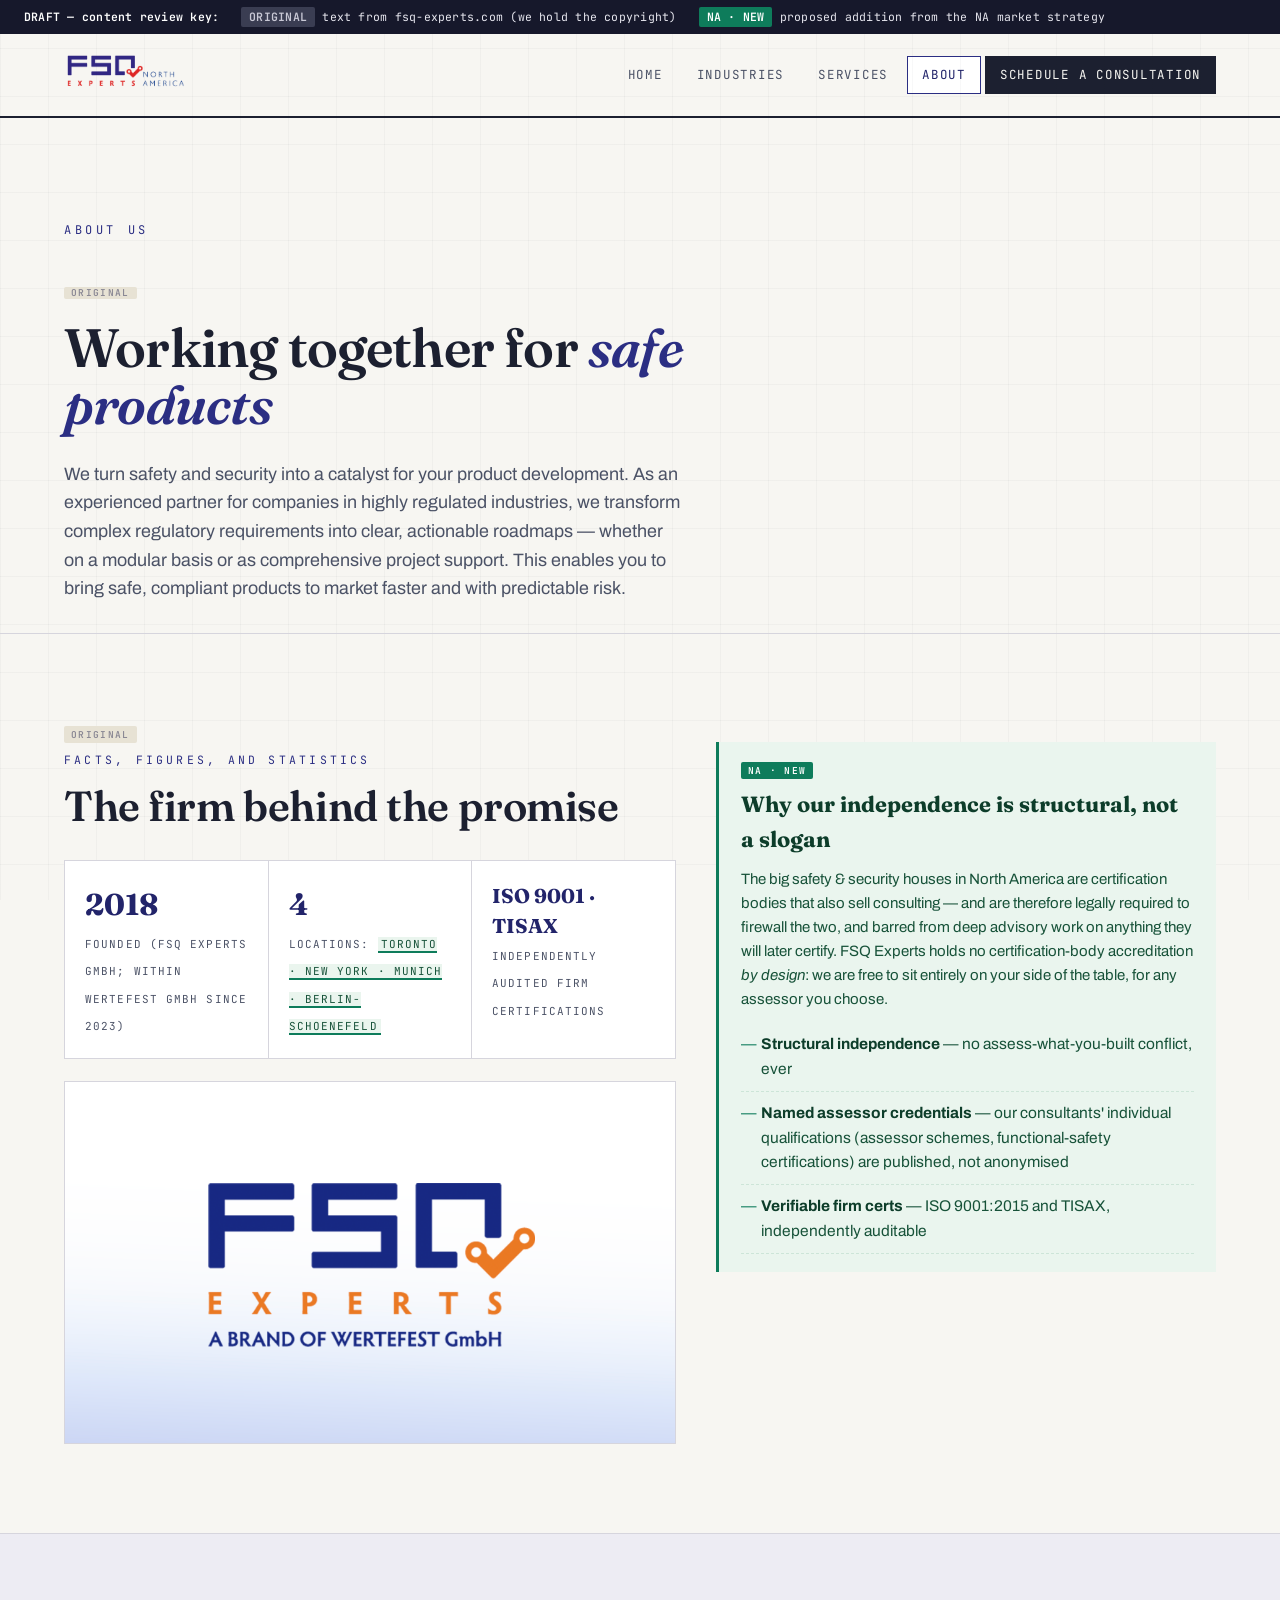
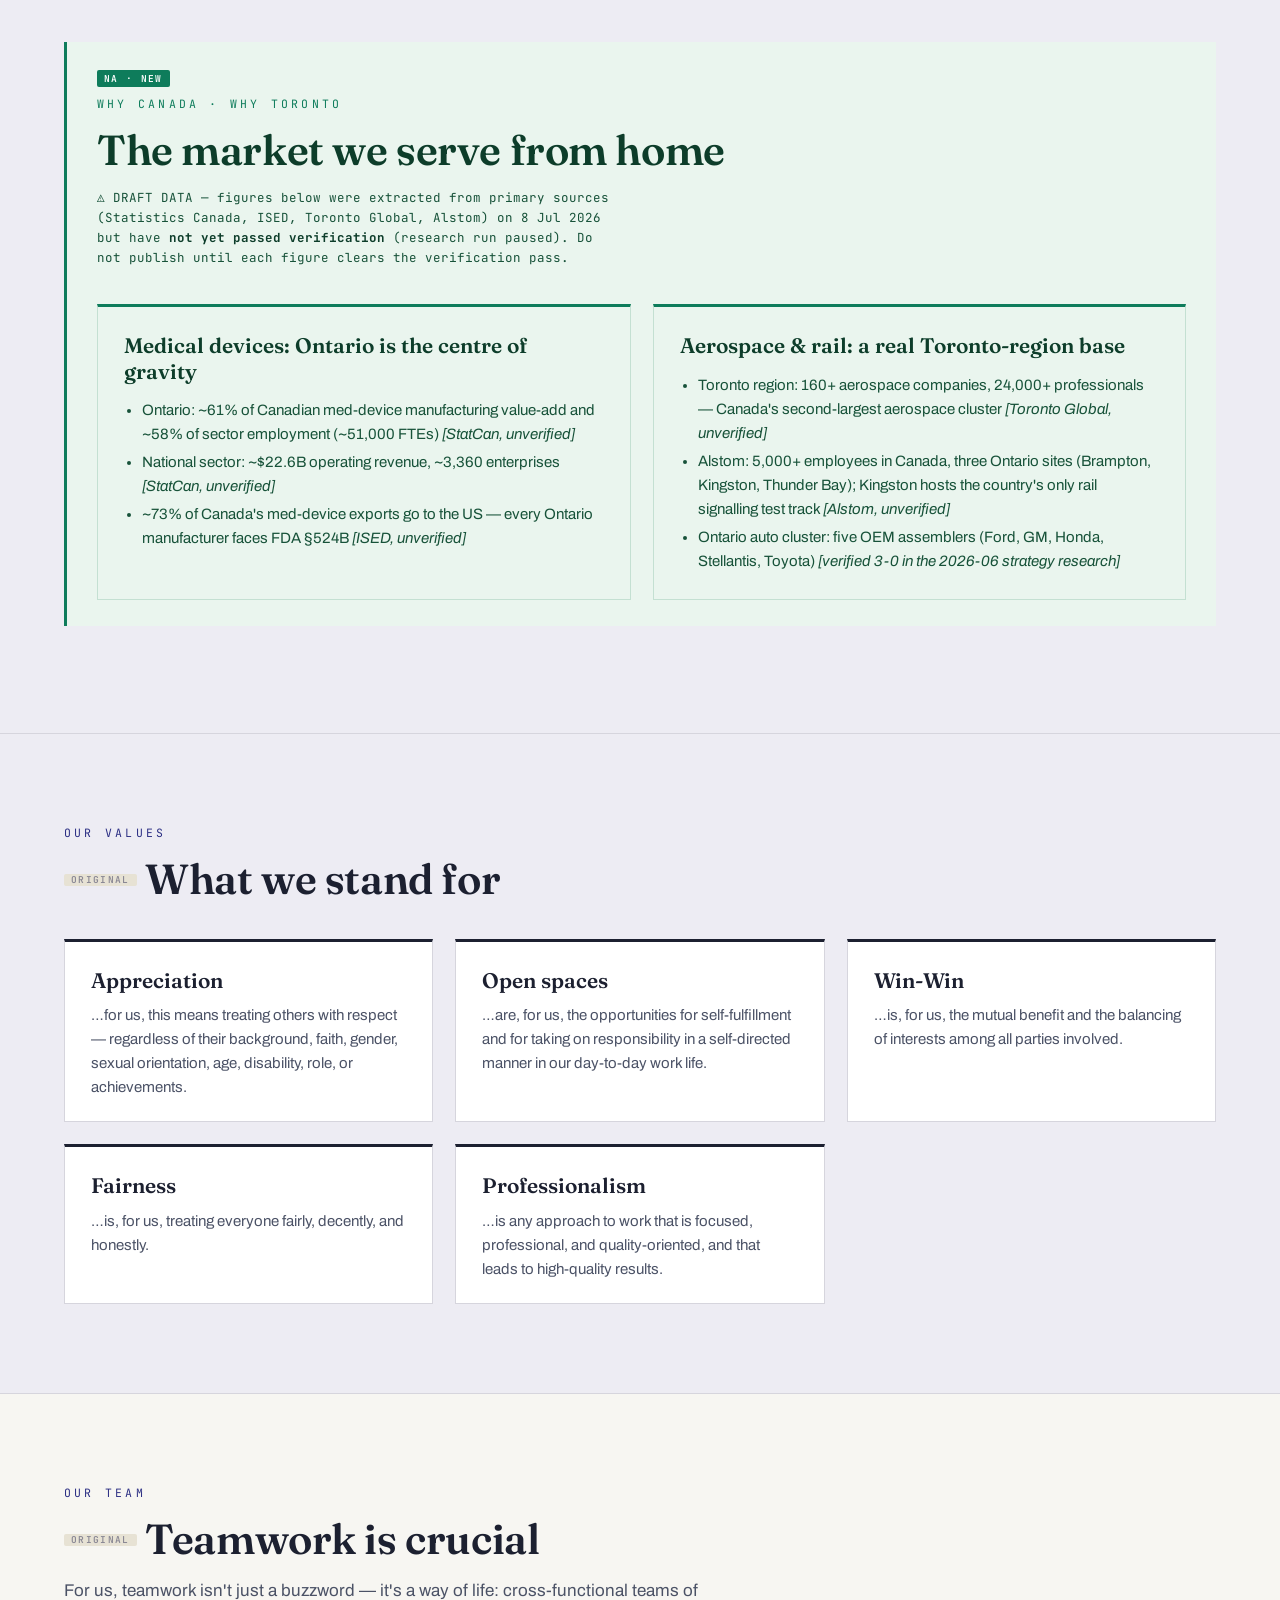
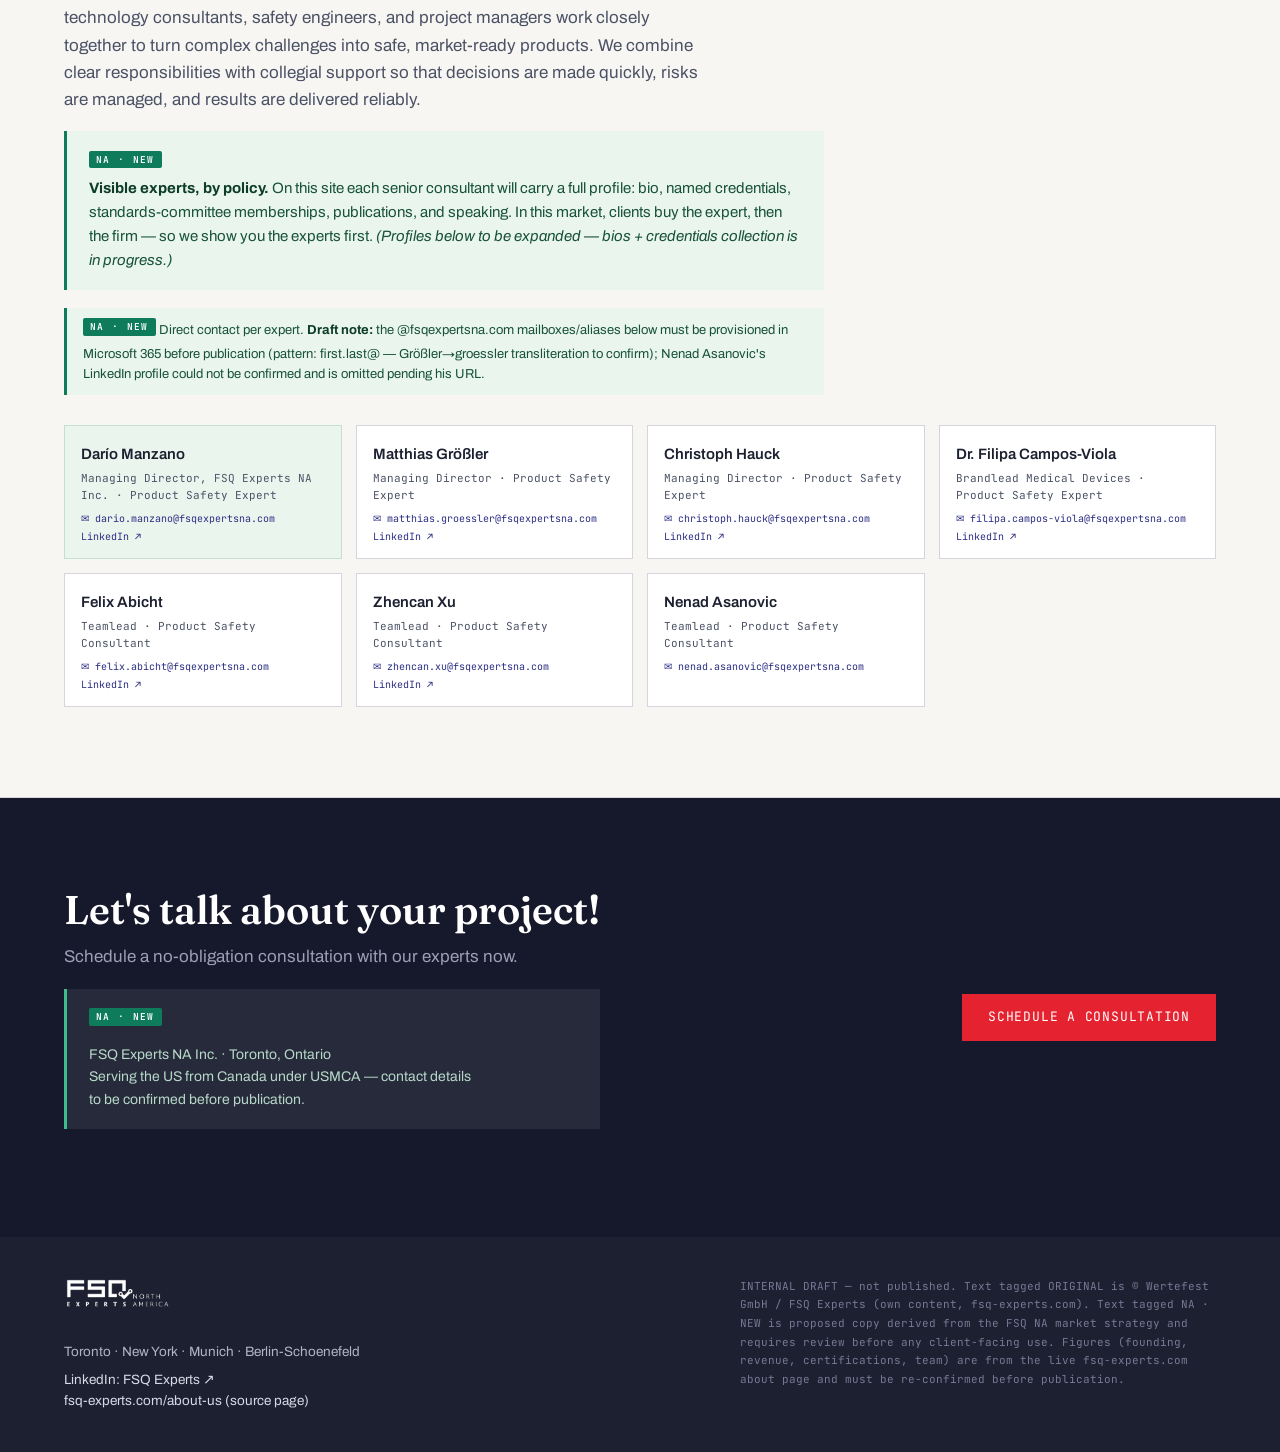
==== commit 62c764ea: "Fix team-card contact-link overflow (stacked links, wider cards) Co-Authored-By: Claude Fable 5 <nor" ====
--- a/about.html
+++ b/about.html
@@ -155,12 +155,12 @@
 provisioned in Microsoft 365 before publication (pattern: first.last@ — Größler→groessler transliteration to
 confirm); Nenad Asanovic's LinkedIn profile could not be confirmed and is omitted pending his URL.</p>
     <div class="team-grid">
-      <div class="person na-person"><div class="p-name">Darío Manzano</div><div class="p-role">Managing Director, FSQ Experts NA Inc. · Product Safety Expert</div><div class="p-links"><a href="mailto:dario.manzano@fsqexpertsna.com">✉ dario.manzano@fsqexpertsna.com</a> · <a href="https://www.linkedin.com/in/dar%C3%ADo-manzano-8149b5a7" target="_blank" rel="noopener">LinkedIn ↗</a></div></div>
-      <div class="person"><div class="p-name">Matthias Größler</div><div class="p-role">Managing Director · Product Safety Expert</div><div class="p-links"><a href="mailto:matthias.groessler@fsqexpertsna.com">✉ matthias.groessler@fsqexpertsna.com</a> · <a href="https://www.linkedin.com/in/matthias-gr%C3%B6%C3%9Fler-375338116" target="_blank" rel="noopener">LinkedIn ↗</a></div></div>
-      <div class="person"><div class="p-name">Christoph Hauck</div><div class="p-role">Managing Director · Product Safety Expert</div><div class="p-links"><a href="mailto:christoph.hauck@fsqexpertsna.com">✉ christoph.hauck@fsqexpertsna.com</a> · <a href="https://www.linkedin.com/in/christoph-hauck-a6a981a" target="_blank" rel="noopener">LinkedIn ↗</a></div></div>
-      <div class="person"><div class="p-name">Dr. Filipa Campos-Viola</div><div class="p-role">Brandlead Medical Devices · Product Safety Expert</div><div class="p-links"><a href="mailto:filipa.campos-viola@fsqexpertsna.com">✉ filipa.campos-viola@fsqexpertsna.com</a> · <a href="https://www.linkedin.com/in/dr-filipa-campos-viola-03b79334" target="_blank" rel="noopener">LinkedIn ↗</a></div></div>
-      <div class="person"><div class="p-name">Felix Abicht</div><div class="p-role">Teamlead · Product Safety Consultant</div><div class="p-links"><a href="mailto:felix.abicht@fsqexpertsna.com">✉ felix.abicht@fsqexpertsna.com</a> · <a href="https://www.linkedin.com/in/felix-abicht-b593b131" target="_blank" rel="noopener">LinkedIn ↗</a></div></div>
-      <div class="person"><div class="p-name">Zhencan Xu</div><div class="p-role">Teamlead · Product Safety Consultant</div><div class="p-links"><a href="mailto:zhencan.xu@fsqexpertsna.com">✉ zhencan.xu@fsqexpertsna.com</a> · <a href="https://www.linkedin.com/in/zhencan-xu" target="_blank" rel="noopener">LinkedIn ↗</a></div></div>
+      <div class="person na-person"><div class="p-name">Darío Manzano</div><div class="p-role">Managing Director, FSQ Experts NA Inc. · Product Safety Expert</div><div class="p-links"><a href="mailto:dario.manzano@fsqexpertsna.com">✉ dario.manzano@fsqexpertsna.com</a><a href="https://www.linkedin.com/in/dar%C3%ADo-manzano-8149b5a7" target="_blank" rel="noopener">LinkedIn ↗</a></div></div>
+      <div class="person"><div class="p-name">Matthias Größler</div><div class="p-role">Managing Director · Product Safety Expert</div><div class="p-links"><a href="mailto:matthias.groessler@fsqexpertsna.com">✉ matthias.groessler@fsqexpertsna.com</a><a href="https://www.linkedin.com/in/matthias-gr%C3%B6%C3%9Fler-375338116" target="_blank" rel="noopener">LinkedIn ↗</a></div></div>
+      <div class="person"><div class="p-name">Christoph Hauck</div><div class="p-role">Managing Director · Product Safety Expert</div><div class="p-links"><a href="mailto:christoph.hauck@fsqexpertsna.com">✉ christoph.hauck@fsqexpertsna.com</a><a href="https://www.linkedin.com/in/christoph-hauck-a6a981a" target="_blank" rel="noopener">LinkedIn ↗</a></div></div>
+      <div class="person"><div class="p-name">Dr. Filipa Campos-Viola</div><div class="p-role">Brandlead Medical Devices · Product Safety Expert</div><div class="p-links"><a href="mailto:filipa.campos-viola@fsqexpertsna.com">✉ filipa.campos-viola@fsqexpertsna.com</a><a href="https://www.linkedin.com/in/dr-filipa-campos-viola-03b79334" target="_blank" rel="noopener">LinkedIn ↗</a></div></div>
+      <div class="person"><div class="p-name">Felix Abicht</div><div class="p-role">Teamlead · Product Safety Consultant</div><div class="p-links"><a href="mailto:felix.abicht@fsqexpertsna.com">✉ felix.abicht@fsqexpertsna.com</a><a href="https://www.linkedin.com/in/felix-abicht-b593b131" target="_blank" rel="noopener">LinkedIn ↗</a></div></div>
+      <div class="person"><div class="p-name">Zhencan Xu</div><div class="p-role">Teamlead · Product Safety Consultant</div><div class="p-links"><a href="mailto:zhencan.xu@fsqexpertsna.com">✉ zhencan.xu@fsqexpertsna.com</a><a href="https://www.linkedin.com/in/zhencan-xu" target="_blank" rel="noopener">LinkedIn ↗</a></div></div>
       <div class="person"><div class="p-name">Nenad Asanovic</div><div class="p-role">Teamlead · Product Safety Consultant</div><div class="p-links"><a href="mailto:nenad.asanovic@fsqexpertsna.com">✉ nenad.asanovic@fsqexpertsna.com</a></div></div>
     </div>
     <!-- Individual consultant entries removed 2026-07-08 per Peter (draft review) — restore from
--- a/assets/style.css
+++ b/assets/style.css
@@ -490,7 +490,7 @@
 .stat .num { font-family: var(--serif); font-size: 30px; font-weight: 700; color: var(--accent-ink); display: block; }
 .stat .lbl { font-family: var(--mono); font-size: 11px; letter-spacing: 0.1em; text-transform: uppercase; color: var(--ink-soft); }
 
-.team-grid { display: grid; grid-template-columns: repeat(auto-fill, minmax(190px, 1fr)); gap: 14px; margin-top: 30px; }
+.team-grid { display: grid; grid-template-columns: repeat(auto-fill, minmax(235px, 1fr)); gap: 14px; margin-top: 30px; }
 .person { background: #fff; border: 1px solid var(--line); padding: 16px 16px 14px; }
 .person .p-name { font-weight: 600; font-size: 15px; }
 .person .p-role { font-family: var(--mono); font-size: 11px; color: var(--ink-soft); margin-top: 4px; line-height: 1.5; }
@@ -527,7 +527,7 @@
 
 
 /* team card contact links */
-.p-links { margin-top: 8px; font-family: var(--mono); font-size: 10.5px; display: flex; gap: 10px; flex-wrap: wrap; }
-.p-links a { color: var(--accent); text-decoration: none; }
+.p-links { margin-top: 8px; font-family: var(--mono); font-size: 10px; display: flex; flex-direction: column; gap: 3px; align-items: flex-start; }
+.p-links a { color: var(--accent); text-decoration: none; word-break: break-all; line-height: 1.5; }
 .p-links a:hover { text-decoration: underline; }
 footer.site .foot-social { margin-top: 6px; }
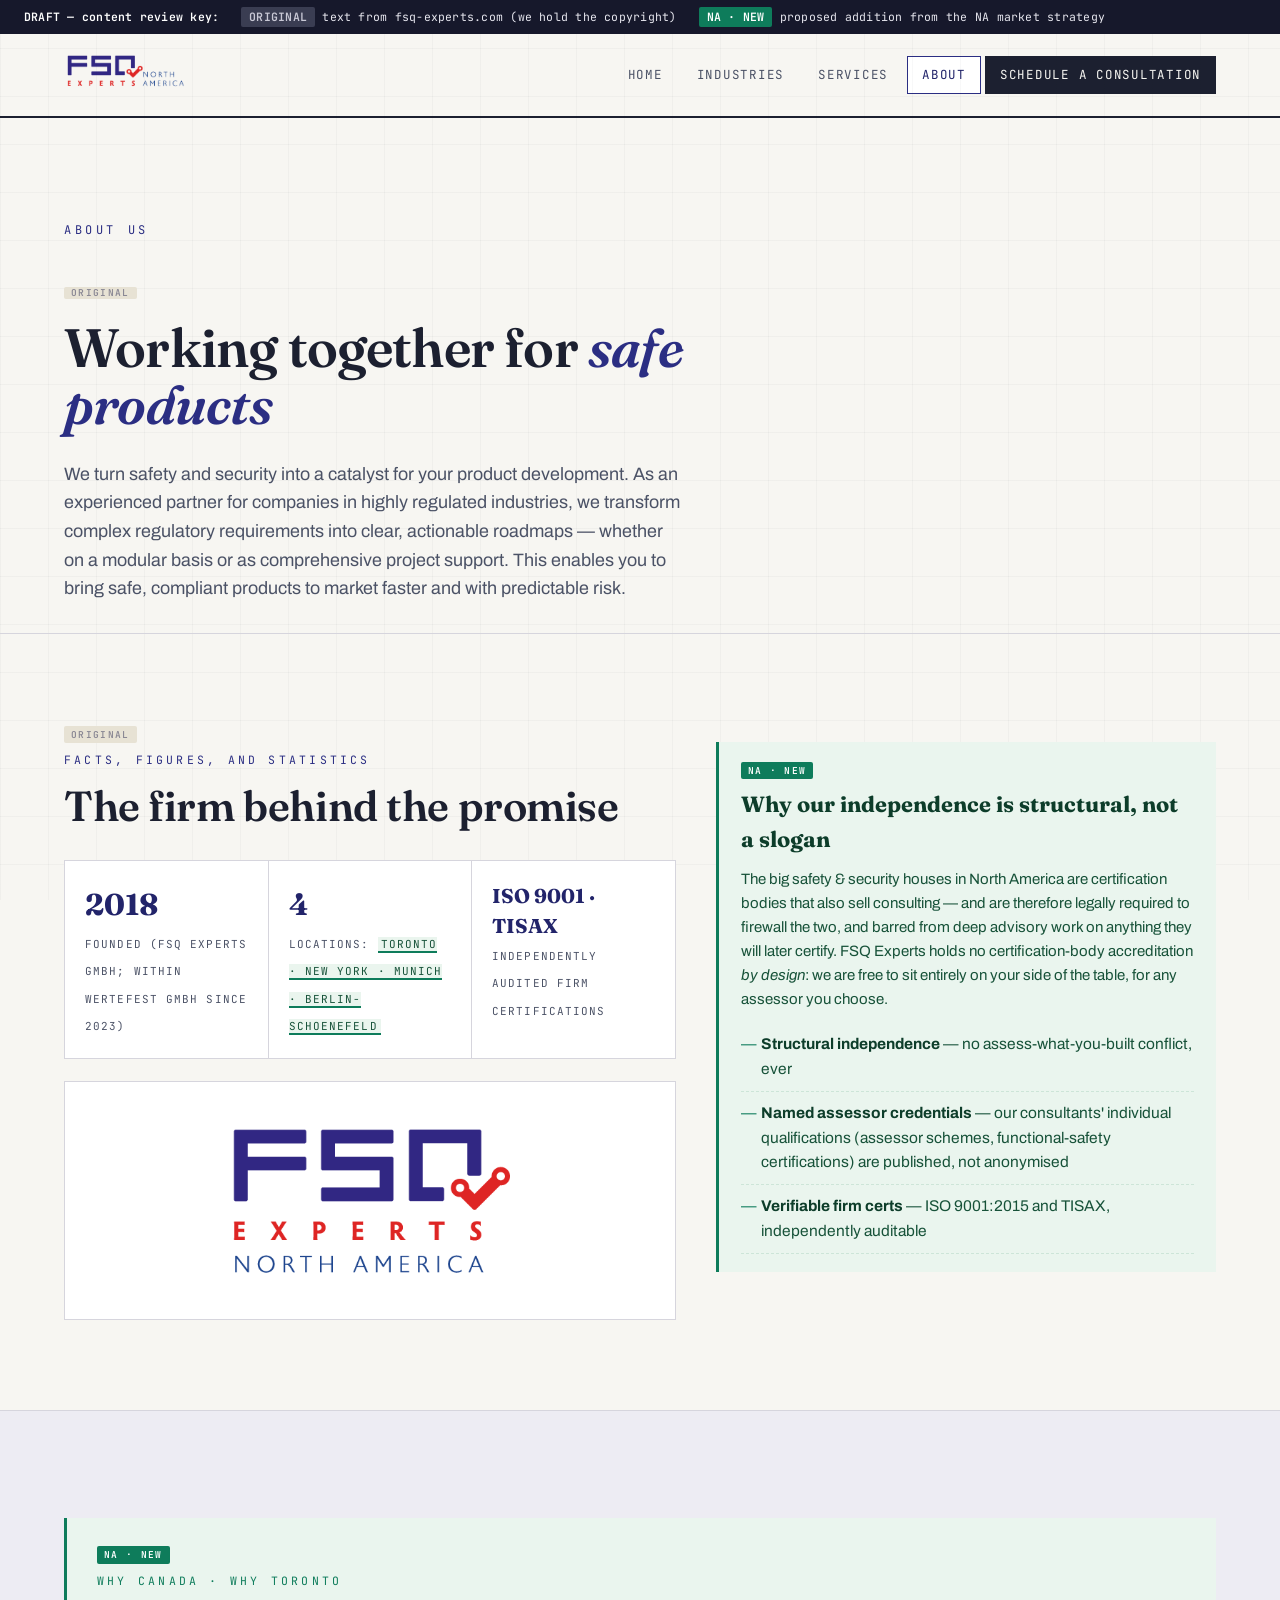
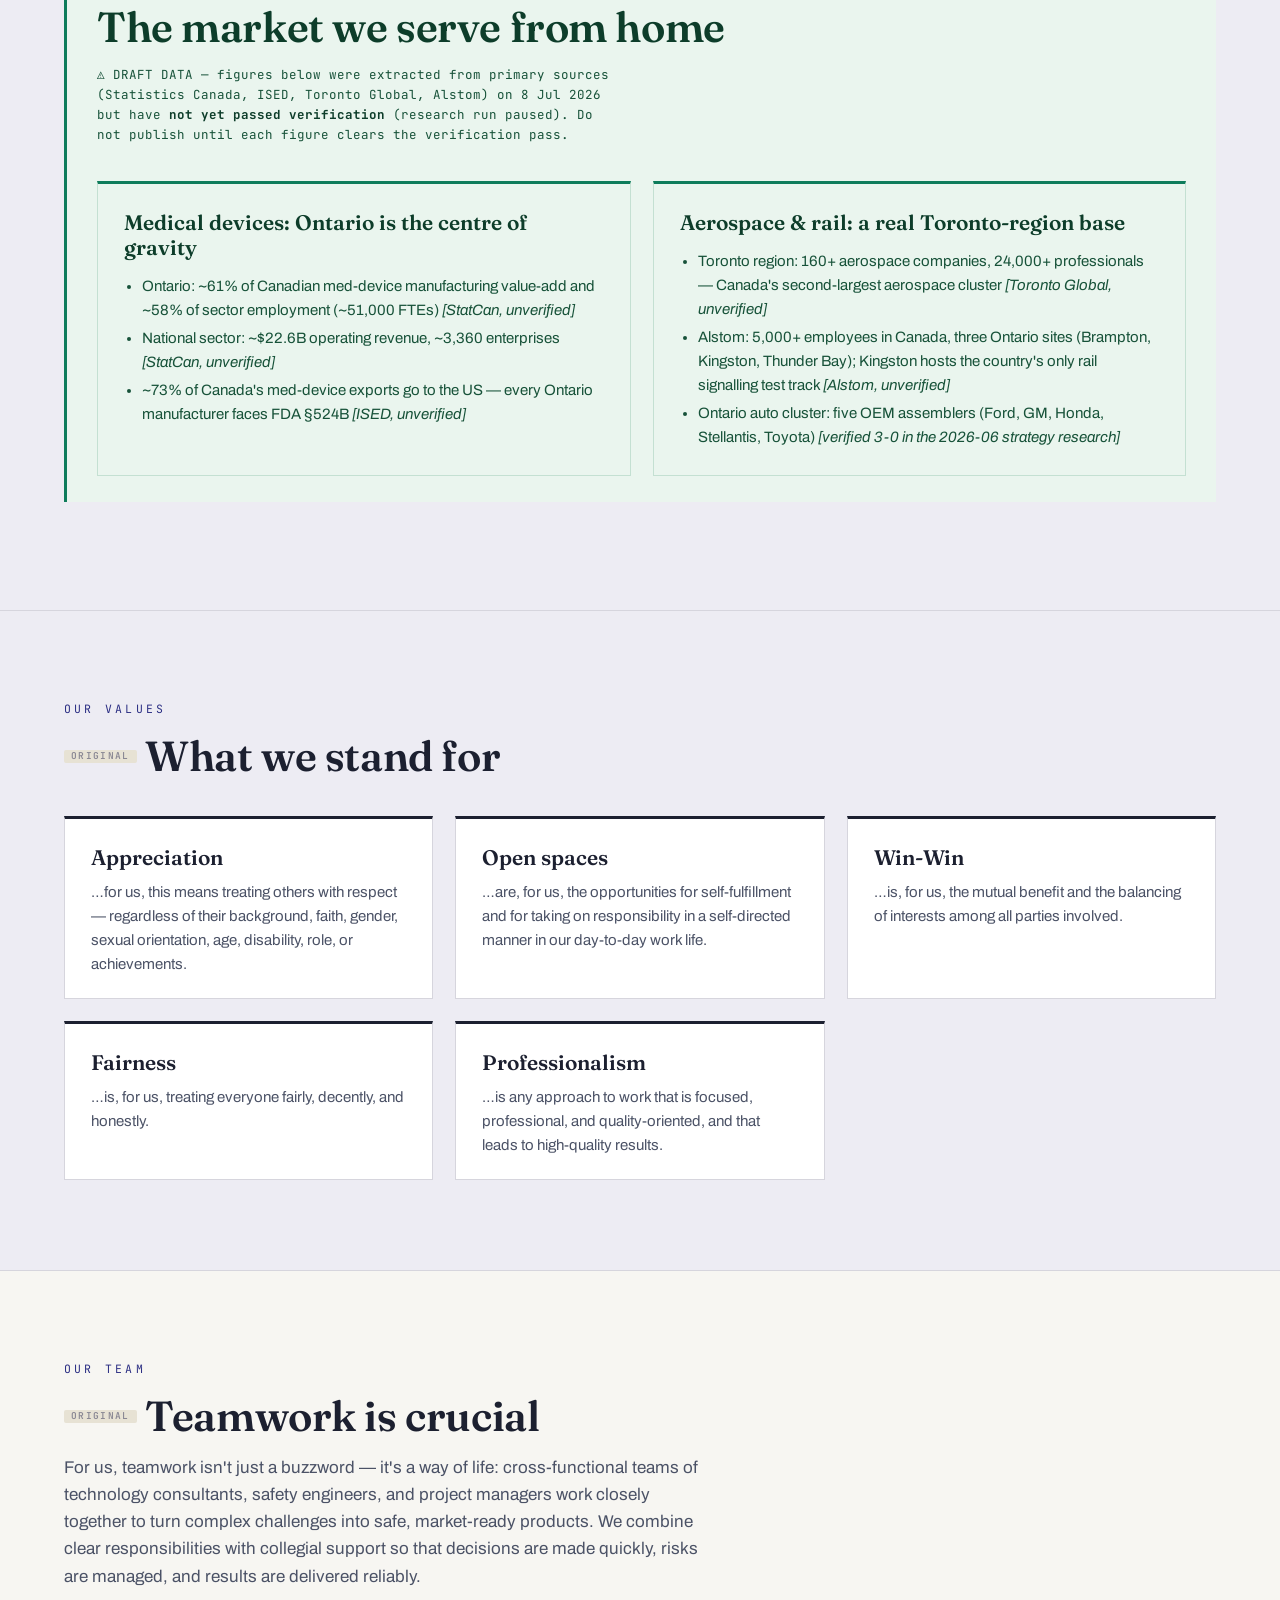
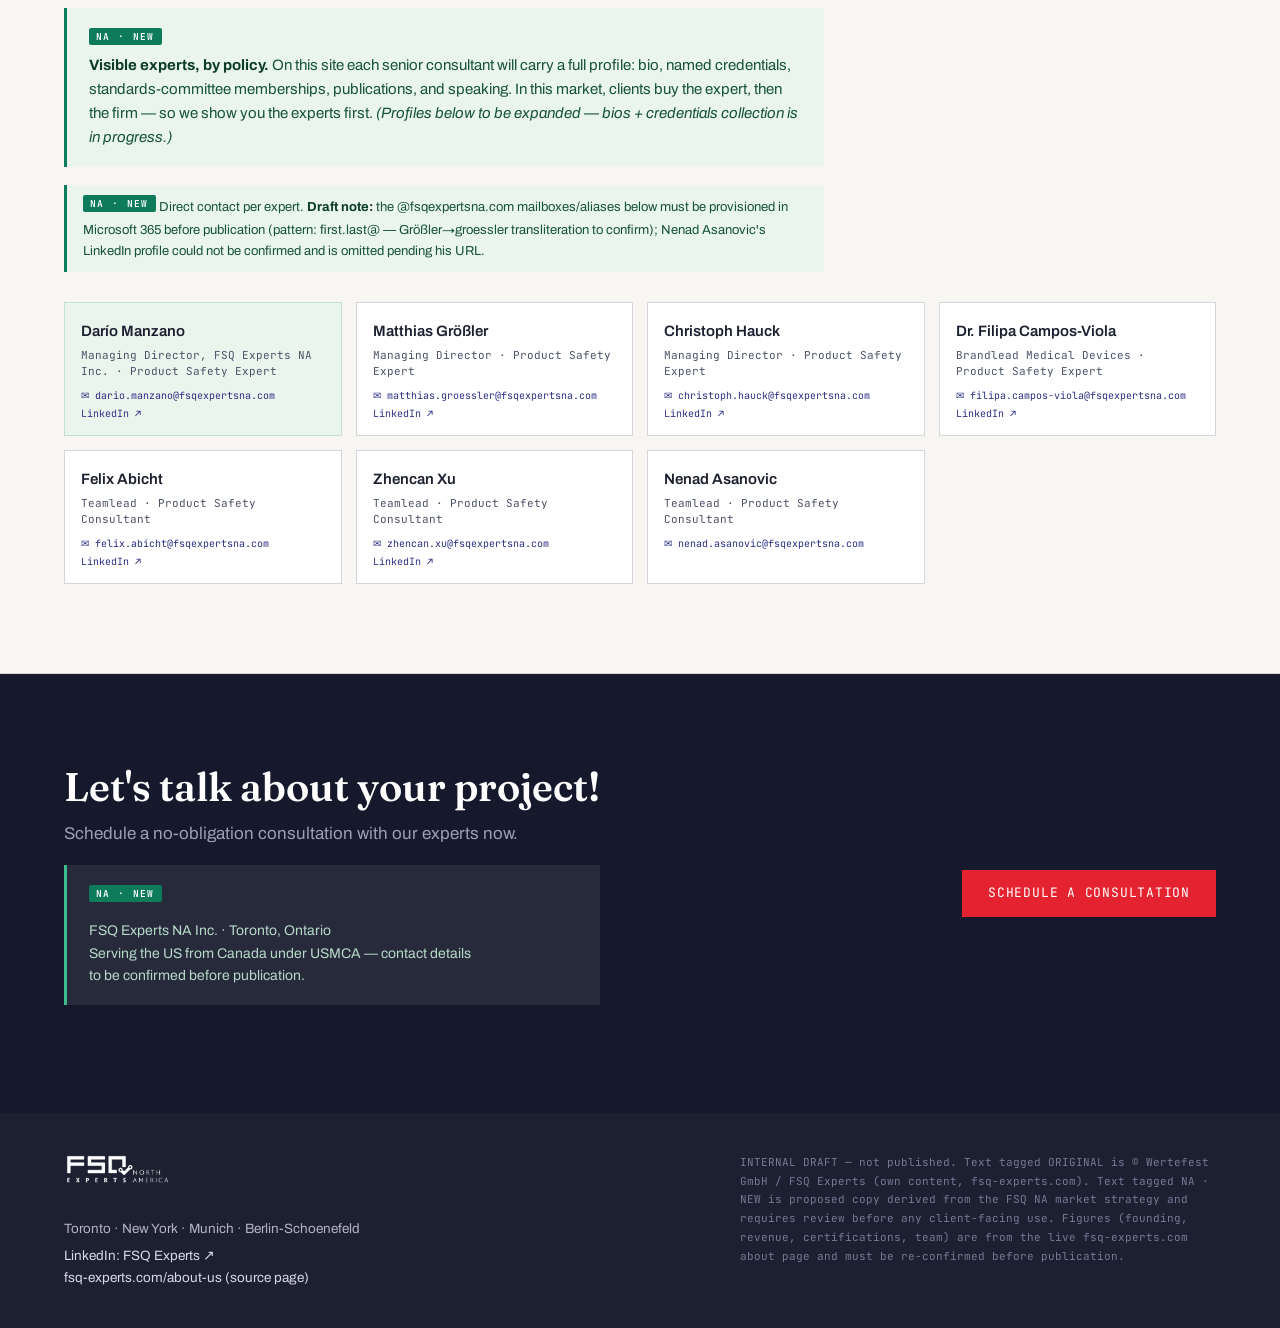
==== commit f44b4a7d: "About: FSQ NA logo replaces German about-us image; contact-link layout fix Co-Authored-By: Claude Fa" ====
--- a/about.html
+++ b/about.html
@@ -57,7 +57,7 @@
         <div class="stat"><span class="num">4</span><span class="lbl">Locations: <span class="new-inline">Toronto · New York · Munich · Berlin-Schoenefeld</span></span></div>
         <div class="stat"><span class="num" style="font-size:20px;line-height:1.5;">ISO 9001 · TISAX</span><span class="lbl">Independently audited firm certifications</span></div>
       </div>
-      <div class="facts-photo orig"><img src="assets/img/teaser_ueberuns-2.png" alt="FSQ Experts team"></div>
+      <div class="facts-photo" style="background:#fff;padding:34px;border:1px solid var(--line);margin-top:22px;"><img src="assets/logo-stacked.png" alt="FSQ Experts North America" style="max-width:300px;margin:0 auto;border:none;"></div>
     </div>
     <div class="new-na">
       <span class="tag t-new">NA · NEW</span>
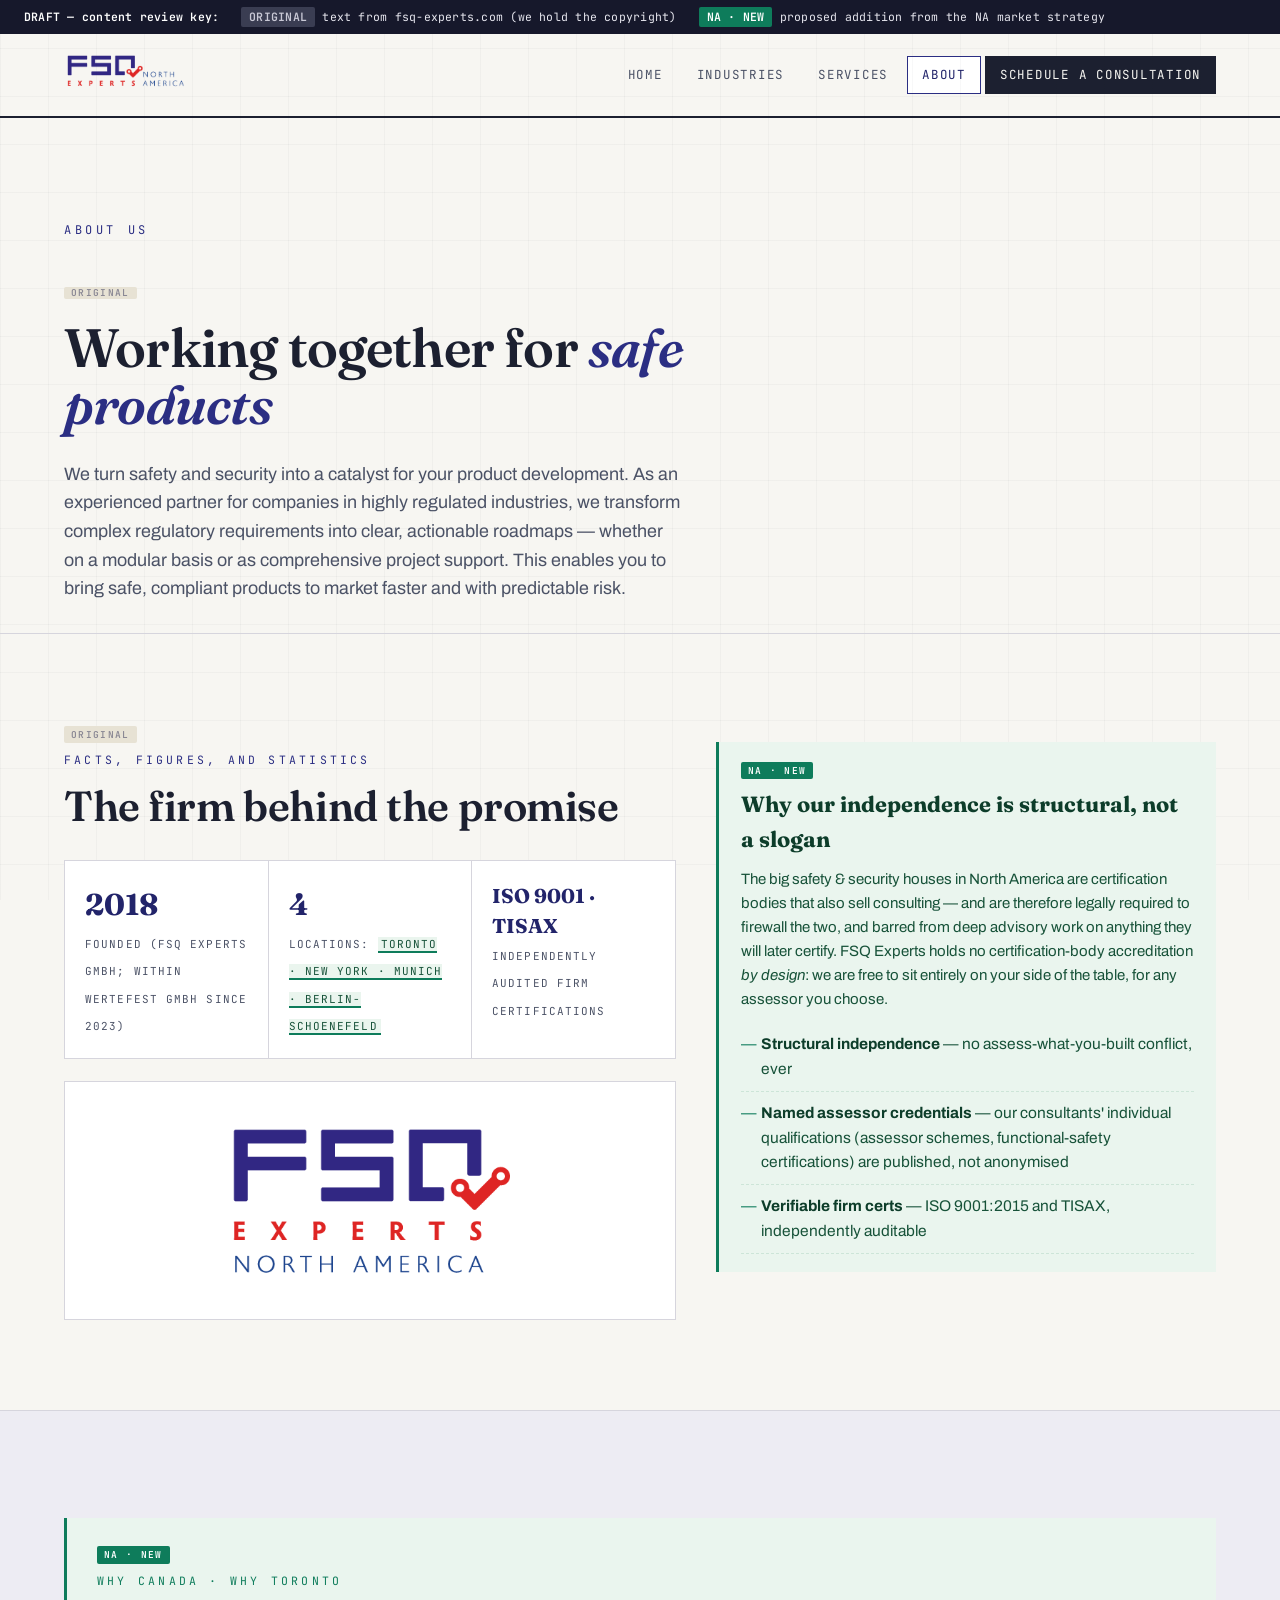
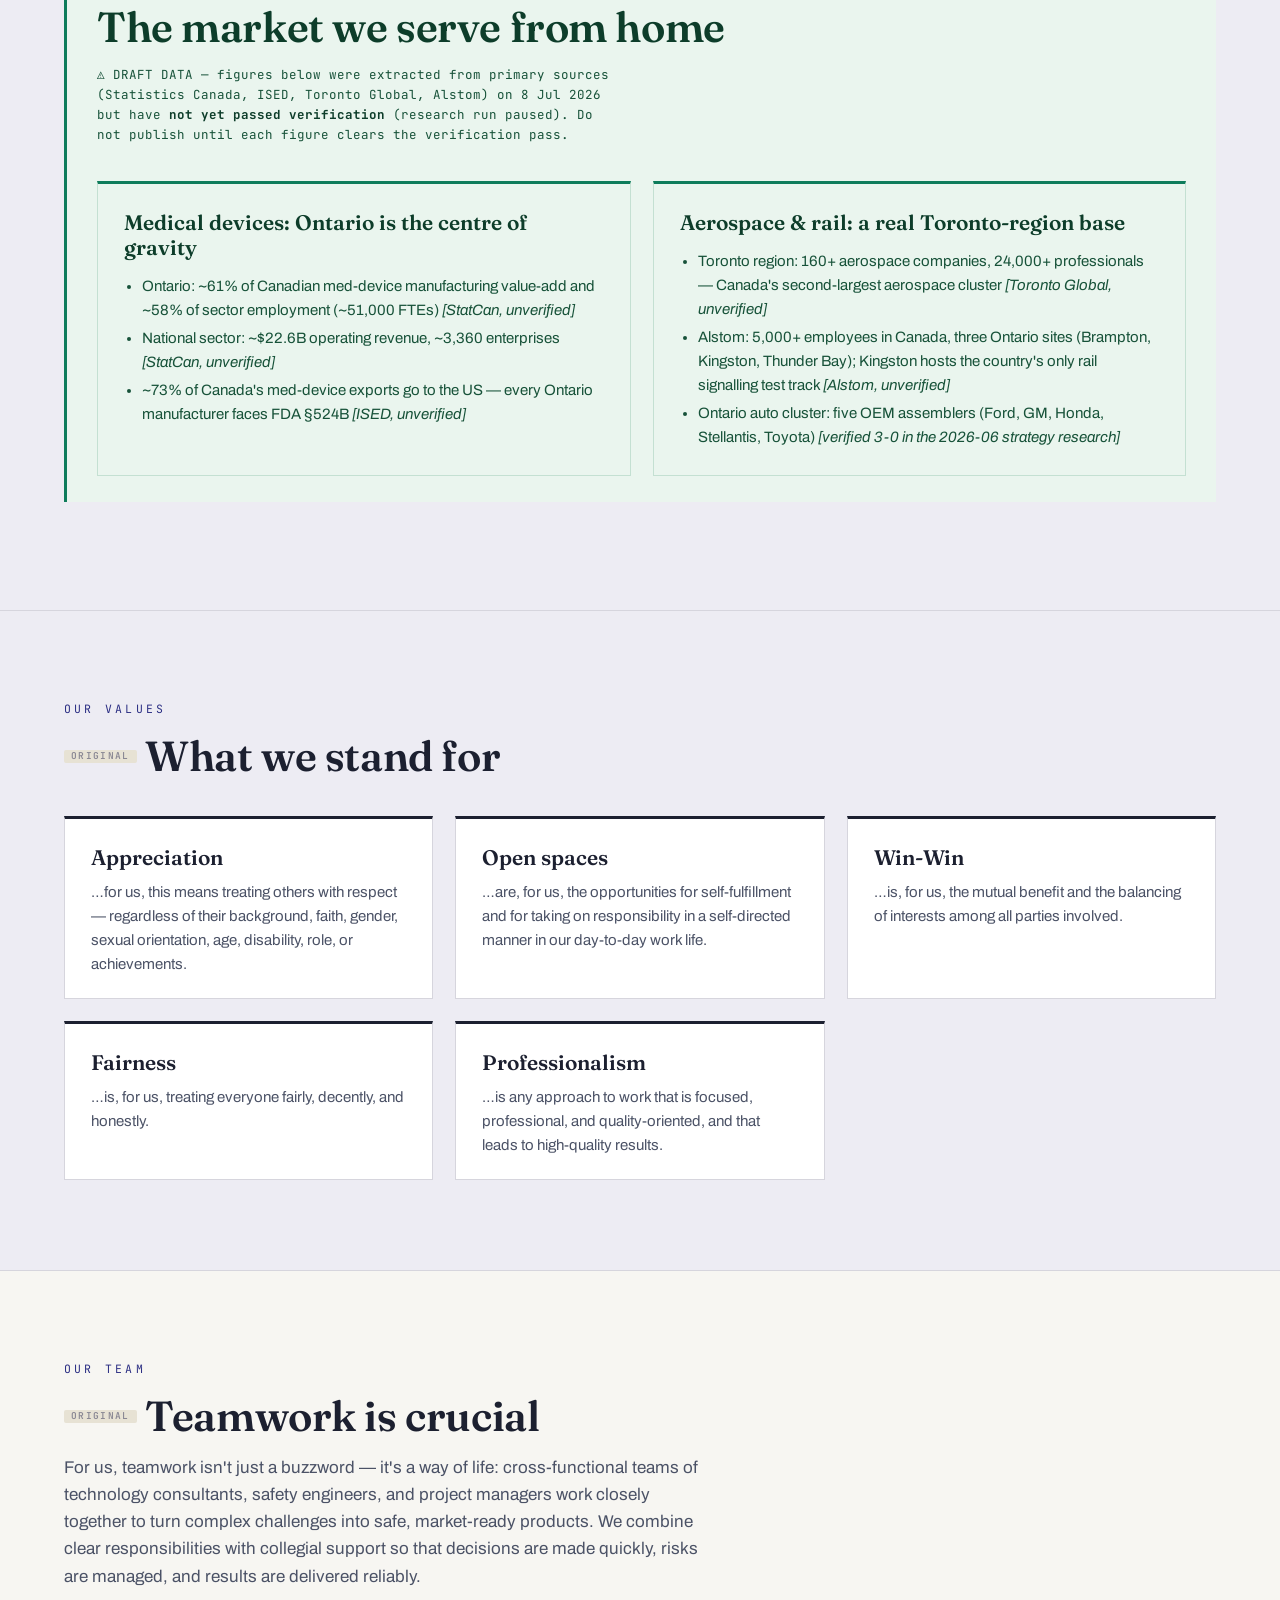
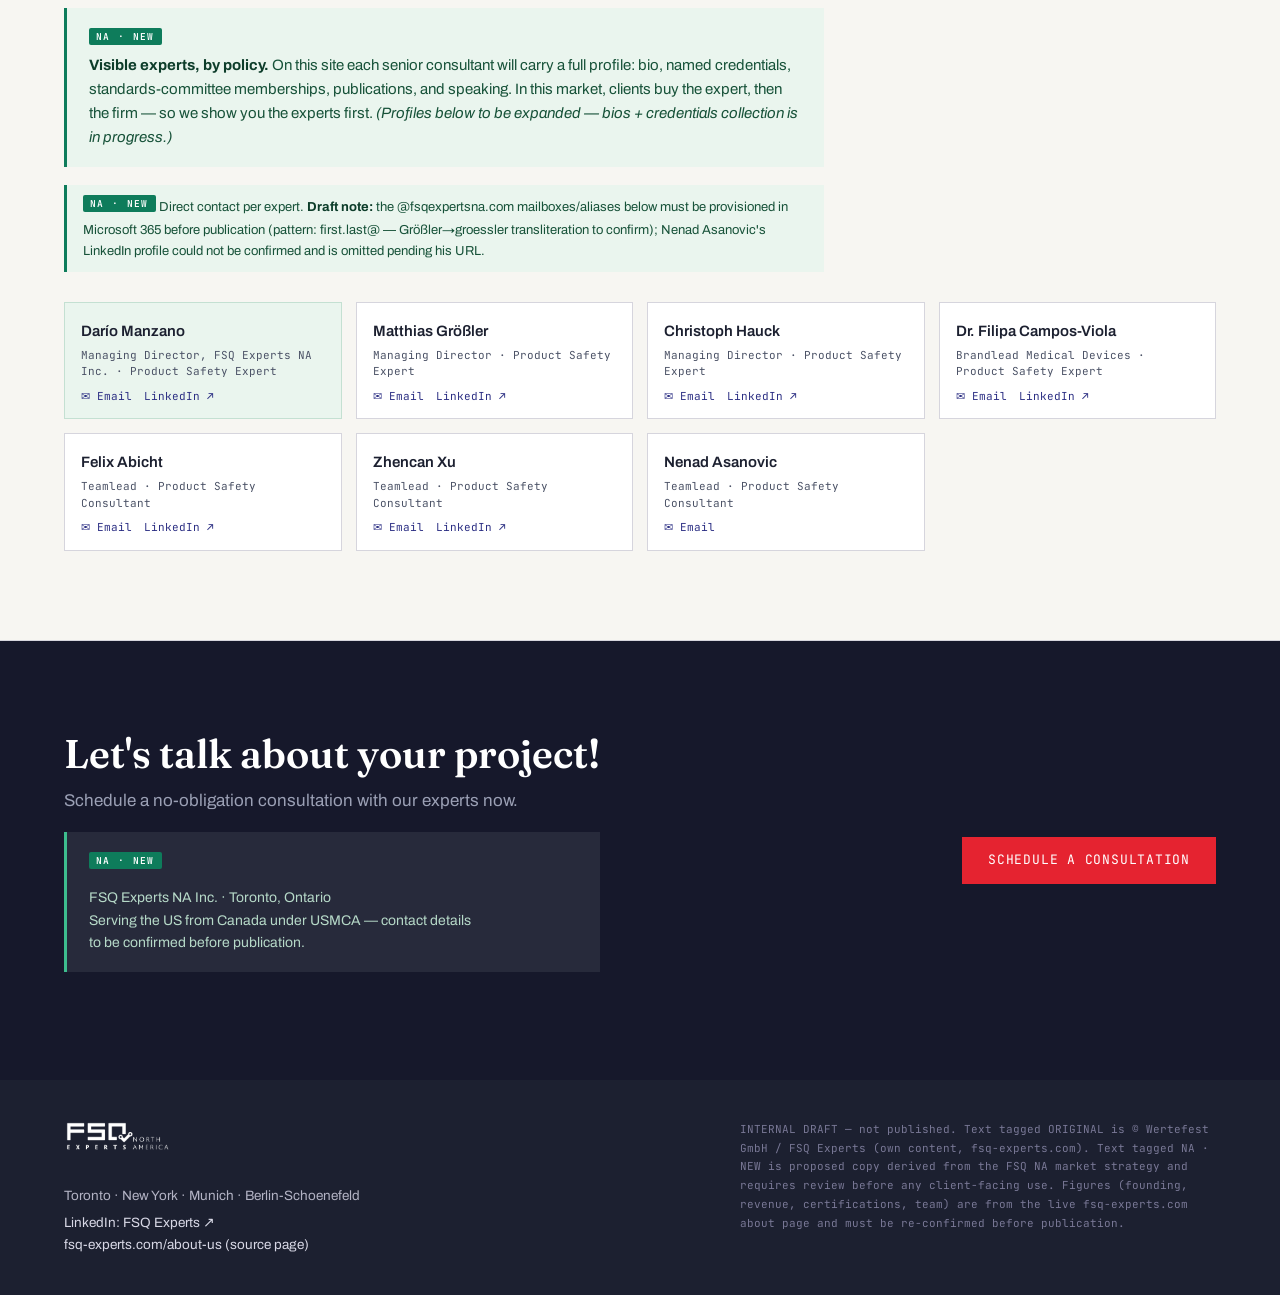
==== commit 17ab8afc: "Team cards: short Email labels (full address in mailto only) Co-Authored-By: Claude Fable 5 <noreply" ====
--- a/about.html
+++ b/about.html
@@ -155,13 +155,13 @@
 provisioned in Microsoft 365 before publication (pattern: first.last@ — Größler→groessler transliteration to
 confirm); Nenad Asanovic's LinkedIn profile could not be confirmed and is omitted pending his URL.</p>
     <div class="team-grid">
-      <div class="person na-person"><div class="p-name">Darío Manzano</div><div class="p-role">Managing Director, FSQ Experts NA Inc. · Product Safety Expert</div><div class="p-links"><a href="mailto:dario.manzano@fsqexpertsna.com">✉ dario.manzano@fsqexpertsna.com</a><a href="https://www.linkedin.com/in/dar%C3%ADo-manzano-8149b5a7" target="_blank" rel="noopener">LinkedIn ↗</a></div></div>
-      <div class="person"><div class="p-name">Matthias Größler</div><div class="p-role">Managing Director · Product Safety Expert</div><div class="p-links"><a href="mailto:matthias.groessler@fsqexpertsna.com">✉ matthias.groessler@fsqexpertsna.com</a><a href="https://www.linkedin.com/in/matthias-gr%C3%B6%C3%9Fler-375338116" target="_blank" rel="noopener">LinkedIn ↗</a></div></div>
-      <div class="person"><div class="p-name">Christoph Hauck</div><div class="p-role">Managing Director · Product Safety Expert</div><div class="p-links"><a href="mailto:christoph.hauck@fsqexpertsna.com">✉ christoph.hauck@fsqexpertsna.com</a><a href="https://www.linkedin.com/in/christoph-hauck-a6a981a" target="_blank" rel="noopener">LinkedIn ↗</a></div></div>
-      <div class="person"><div class="p-name">Dr. Filipa Campos-Viola</div><div class="p-role">Brandlead Medical Devices · Product Safety Expert</div><div class="p-links"><a href="mailto:filipa.campos-viola@fsqexpertsna.com">✉ filipa.campos-viola@fsqexpertsna.com</a><a href="https://www.linkedin.com/in/dr-filipa-campos-viola-03b79334" target="_blank" rel="noopener">LinkedIn ↗</a></div></div>
-      <div class="person"><div class="p-name">Felix Abicht</div><div class="p-role">Teamlead · Product Safety Consultant</div><div class="p-links"><a href="mailto:felix.abicht@fsqexpertsna.com">✉ felix.abicht@fsqexpertsna.com</a><a href="https://www.linkedin.com/in/felix-abicht-b593b131" target="_blank" rel="noopener">LinkedIn ↗</a></div></div>
-      <div class="person"><div class="p-name">Zhencan Xu</div><div class="p-role">Teamlead · Product Safety Consultant</div><div class="p-links"><a href="mailto:zhencan.xu@fsqexpertsna.com">✉ zhencan.xu@fsqexpertsna.com</a><a href="https://www.linkedin.com/in/zhencan-xu" target="_blank" rel="noopener">LinkedIn ↗</a></div></div>
-      <div class="person"><div class="p-name">Nenad Asanovic</div><div class="p-role">Teamlead · Product Safety Consultant</div><div class="p-links"><a href="mailto:nenad.asanovic@fsqexpertsna.com">✉ nenad.asanovic@fsqexpertsna.com</a></div></div>
+      <div class="person na-person"><div class="p-name">Darío Manzano</div><div class="p-role">Managing Director, FSQ Experts NA Inc. · Product Safety Expert</div><div class="p-links"><a href="mailto:dario.manzano@fsqexpertsna.com">✉ Email</a><a href="https://www.linkedin.com/in/dar%C3%ADo-manzano-8149b5a7" target="_blank" rel="noopener">LinkedIn ↗</a></div></div>
+      <div class="person"><div class="p-name">Matthias Größler</div><div class="p-role">Managing Director · Product Safety Expert</div><div class="p-links"><a href="mailto:matthias.groessler@fsqexpertsna.com">✉ Email</a><a href="https://www.linkedin.com/in/matthias-gr%C3%B6%C3%9Fler-375338116" target="_blank" rel="noopener">LinkedIn ↗</a></div></div>
+      <div class="person"><div class="p-name">Christoph Hauck</div><div class="p-role">Managing Director · Product Safety Expert</div><div class="p-links"><a href="mailto:christoph.hauck@fsqexpertsna.com">✉ Email</a><a href="https://www.linkedin.com/in/christoph-hauck-a6a981a" target="_blank" rel="noopener">LinkedIn ↗</a></div></div>
+      <div class="person"><div class="p-name">Dr. Filipa Campos-Viola</div><div class="p-role">Brandlead Medical Devices · Product Safety Expert</div><div class="p-links"><a href="mailto:filipa.campos-viola@fsqexpertsna.com">✉ Email</a><a href="https://www.linkedin.com/in/dr-filipa-campos-viola-03b79334" target="_blank" rel="noopener">LinkedIn ↗</a></div></div>
+      <div class="person"><div class="p-name">Felix Abicht</div><div class="p-role">Teamlead · Product Safety Consultant</div><div class="p-links"><a href="mailto:felix.abicht@fsqexpertsna.com">✉ Email</a><a href="https://www.linkedin.com/in/felix-abicht-b593b131" target="_blank" rel="noopener">LinkedIn ↗</a></div></div>
+      <div class="person"><div class="p-name">Zhencan Xu</div><div class="p-role">Teamlead · Product Safety Consultant</div><div class="p-links"><a href="mailto:zhencan.xu@fsqexpertsna.com">✉ Email</a><a href="https://www.linkedin.com/in/zhencan-xu" target="_blank" rel="noopener">LinkedIn ↗</a></div></div>
+      <div class="person"><div class="p-name">Nenad Asanovic</div><div class="p-role">Teamlead · Product Safety Consultant</div><div class="p-links"><a href="mailto:nenad.asanovic@fsqexpertsna.com">✉ Email</a></div></div>
     </div>
     <!-- Individual consultant entries removed 2026-07-08 per Peter (draft review) — restore from
          .firecrawl/fsq-site/about-us-en.md when the team page goes back to full roster. -->
--- a/assets/style.css
+++ b/assets/style.css
@@ -527,7 +527,7 @@
 
 
 /* team card contact links */
-.p-links { margin-top: 8px; font-family: var(--mono); font-size: 10px; display: flex; flex-direction: column; gap: 3px; align-items: flex-start; }
-.p-links a { color: var(--accent); text-decoration: none; word-break: break-all; line-height: 1.5; }
+.p-links { margin-top: 8px; font-family: var(--mono); font-size: 11px; display: flex; gap: 12px; flex-wrap: wrap; }
+.p-links a { color: var(--accent); text-decoration: none; line-height: 1.5; white-space: nowrap; }
 .p-links a:hover { text-decoration: underline; }
 footer.site .foot-social { margin-top: 6px; }
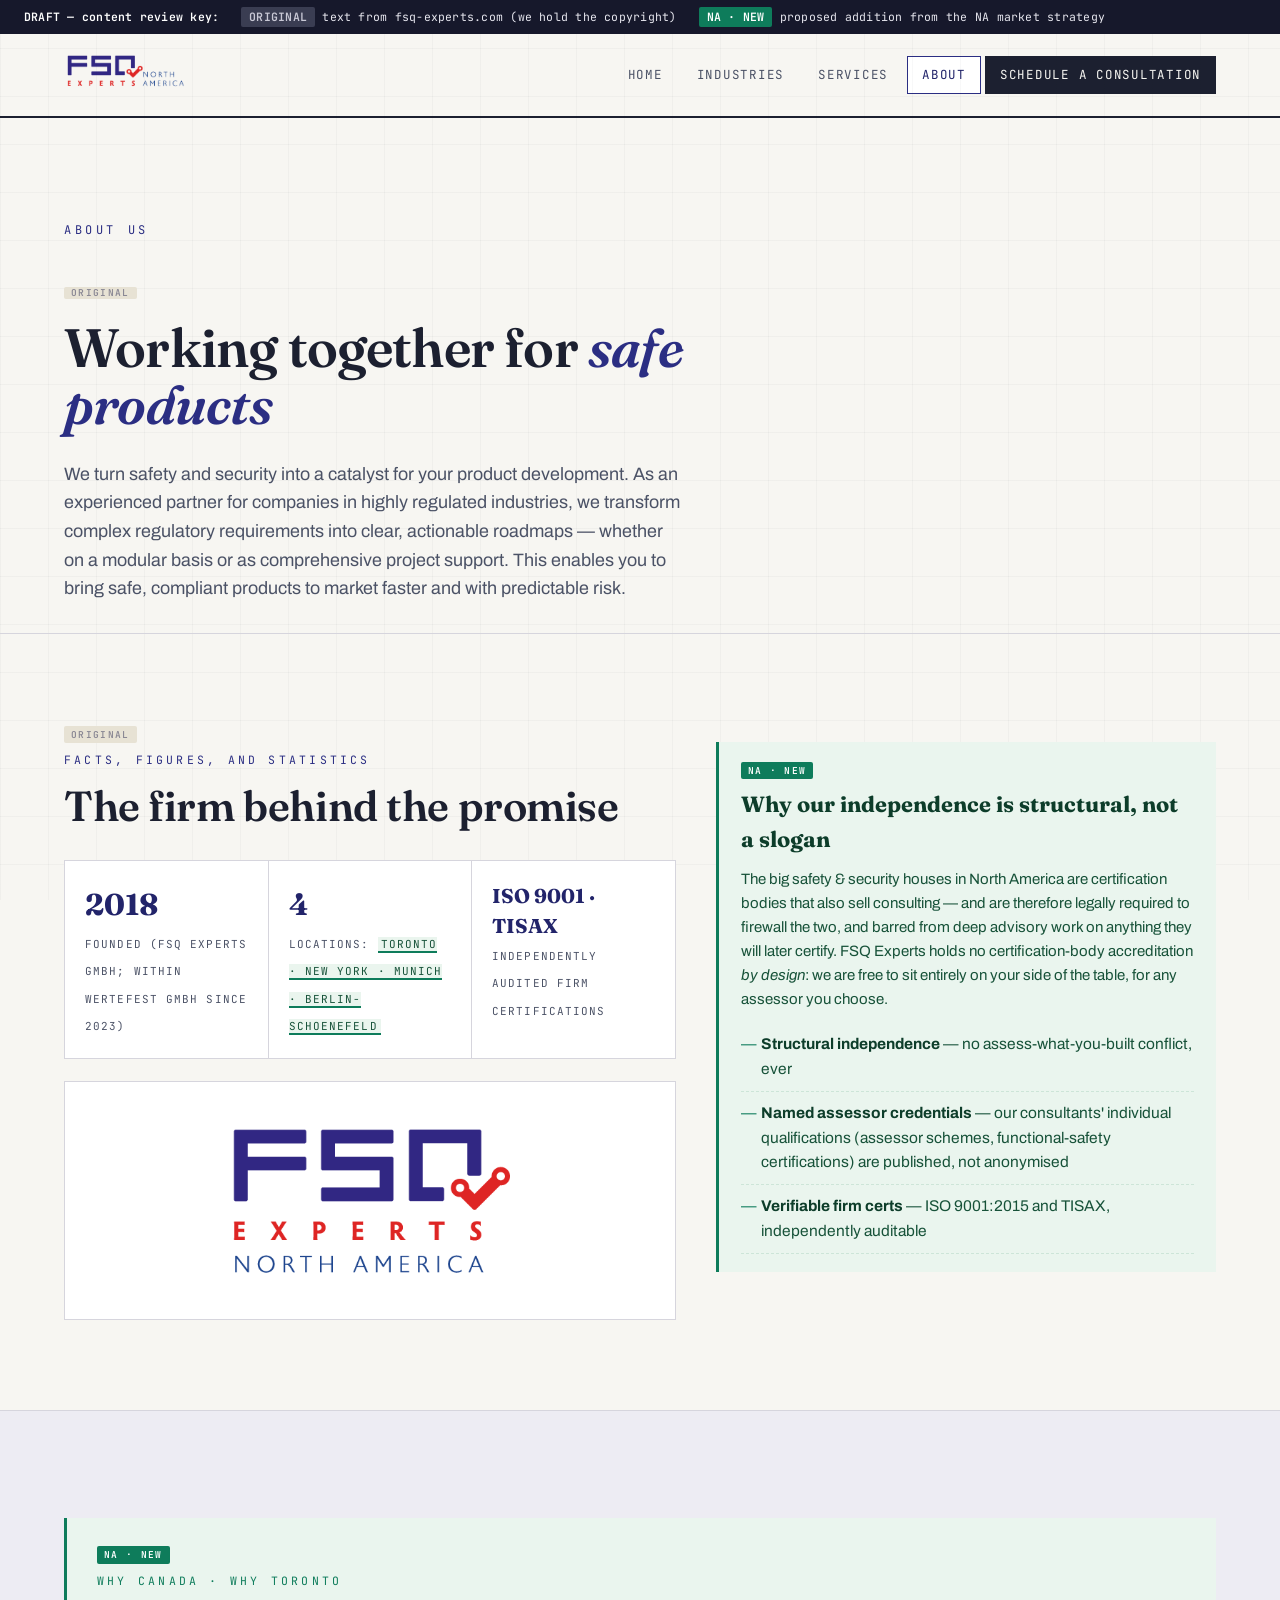
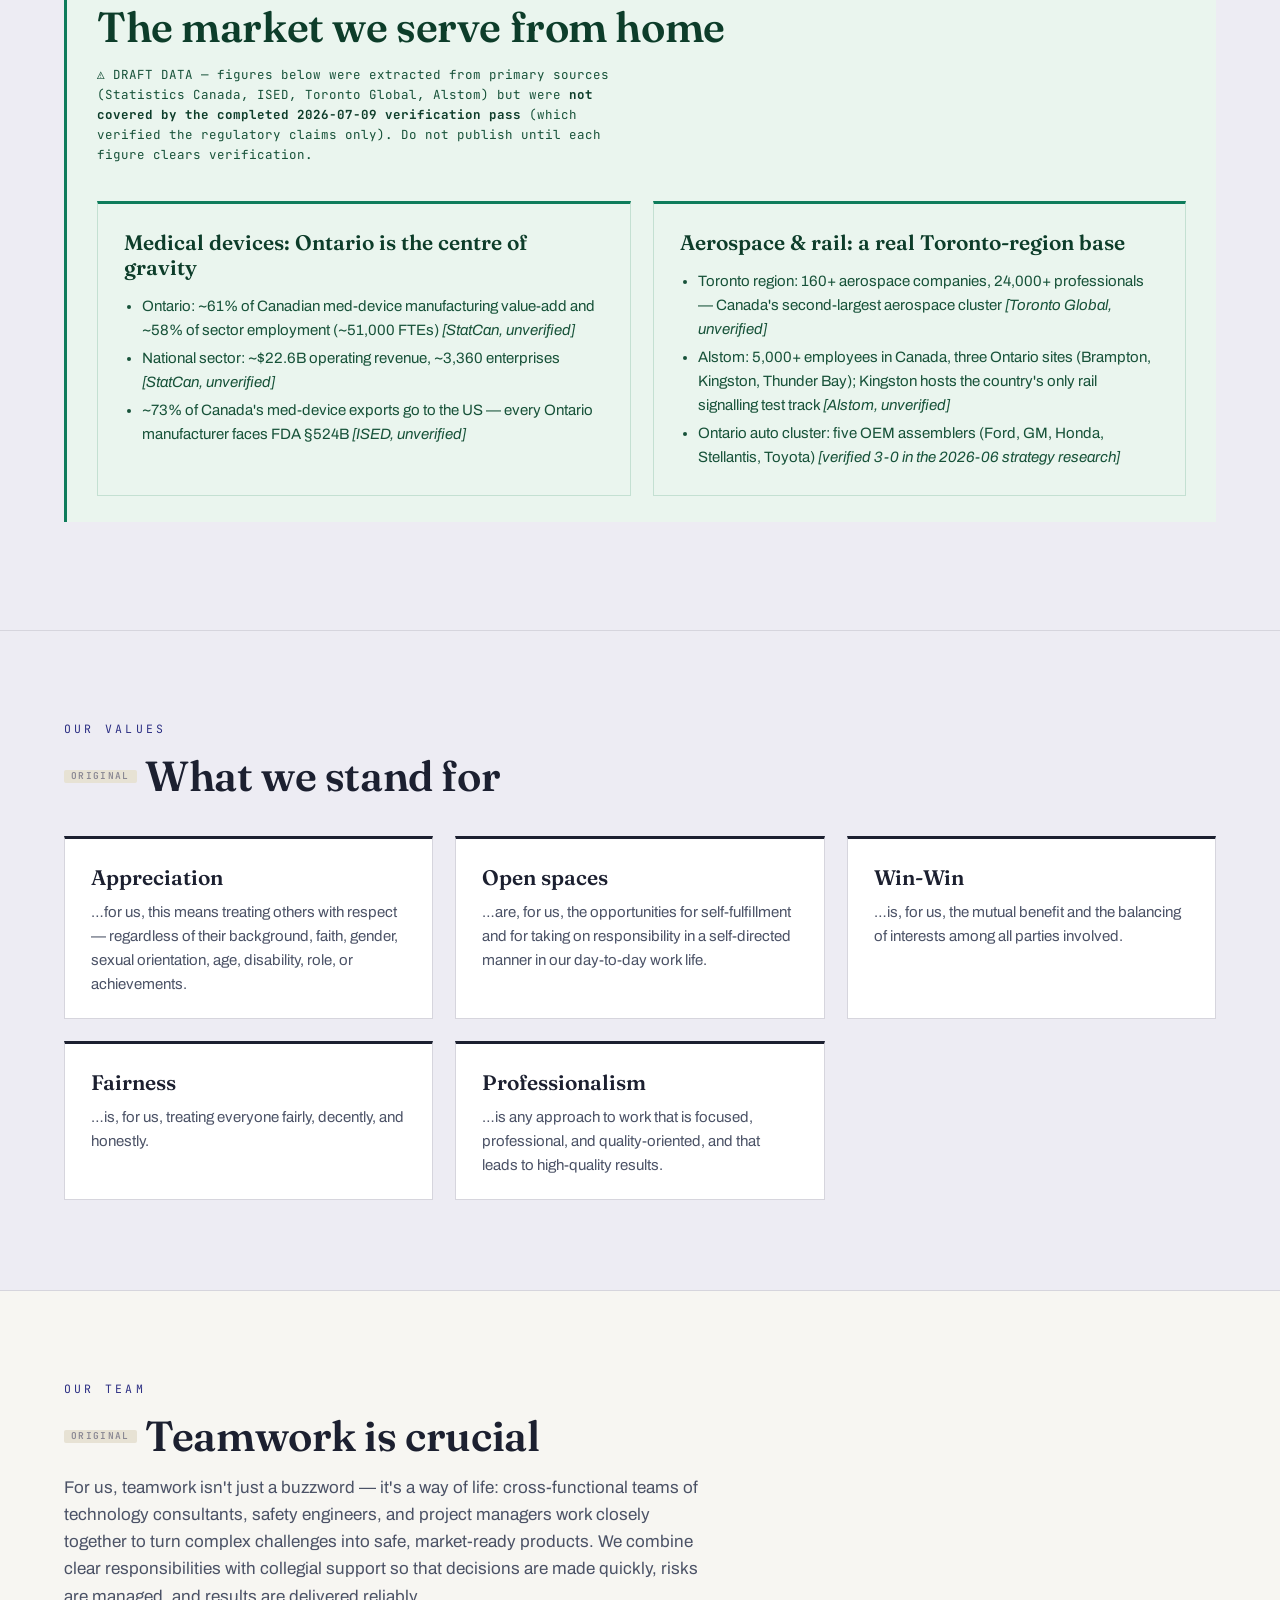
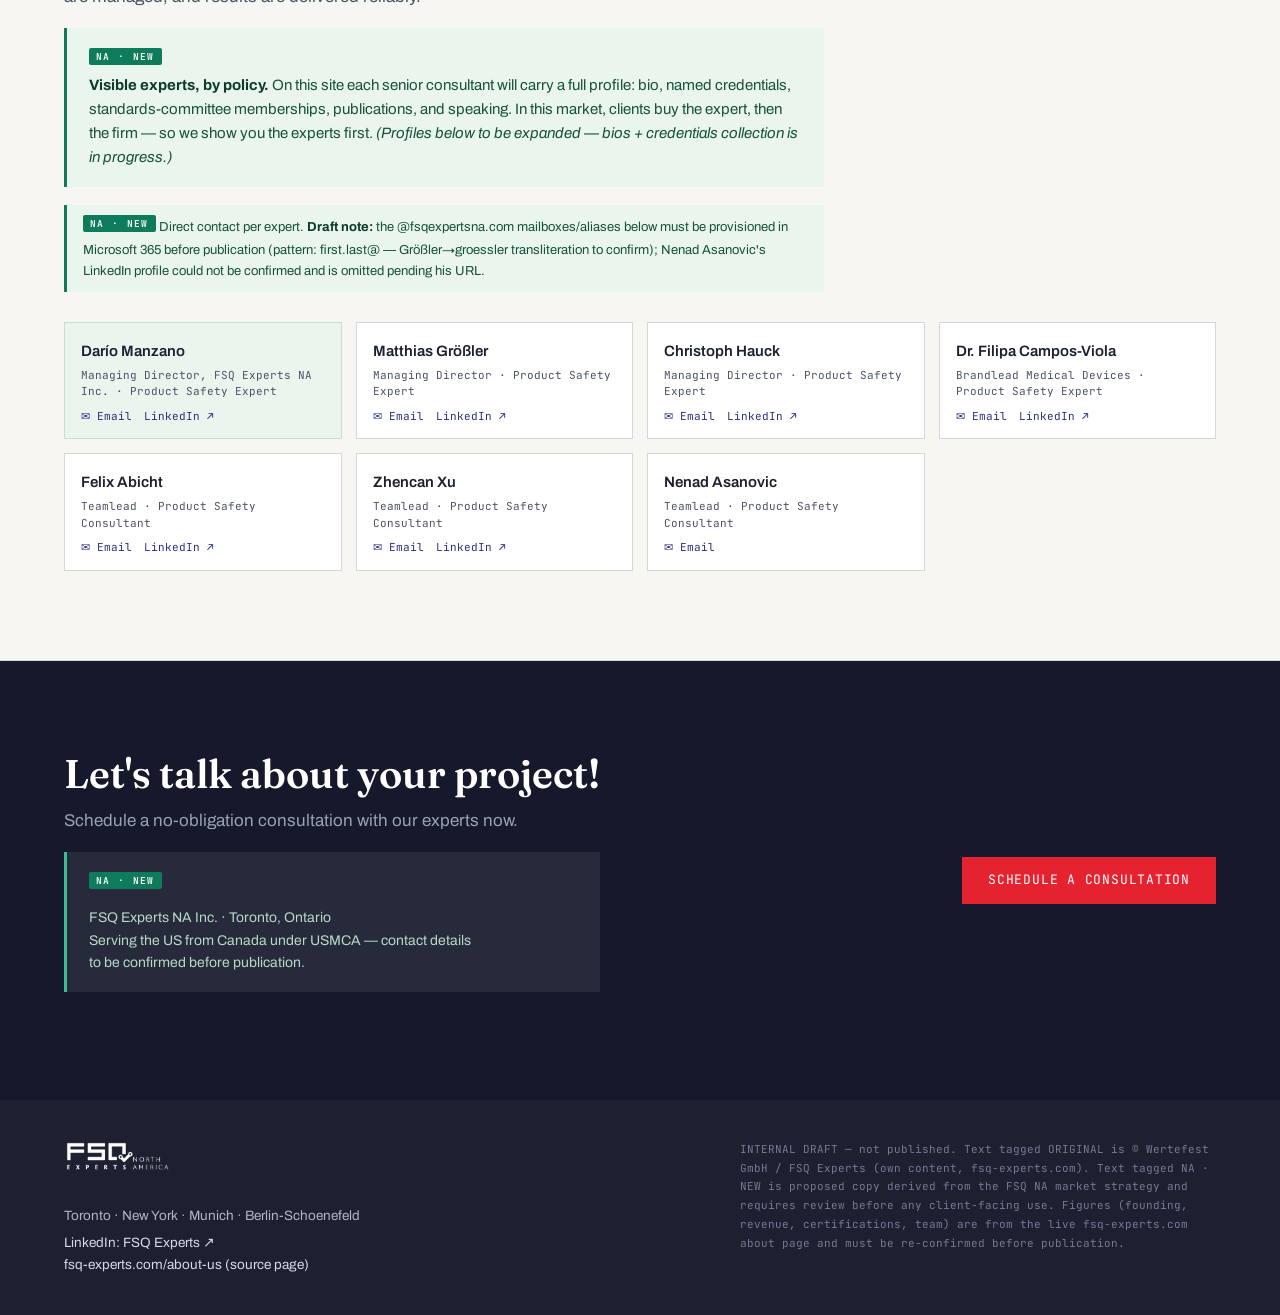
==== commit 28041ed3: "Automotive: verified export-pull framing (TC regime voluntary); About banner updated Co-Authored-By:" ====
--- a/about.html
+++ b/about.html
@@ -87,8 +87,8 @@
       <h2 class="sec-title" style="color:#0d3d2a;">The market we serve from home</h2>
       <p class="sec-lede" style="color:var(--new-ink);font-family:var(--mono);font-size:12.5px;">
         ⚠ DRAFT DATA — figures below were extracted from primary sources (Statistics Canada, ISED, Toronto Global,
-        Alstom) on 8 Jul 2026 but have <strong>not yet passed verification</strong> (research run paused).
-        Do not publish until each figure clears the verification pass.
+        Alstom) but were <strong>not covered by the completed 2026-07-09 verification pass</strong> (which verified
+        the regulatory claims only). Do not publish until each figure clears verification.
       </p>
       <div class="grid cols-2">
         <div class="card na-card">
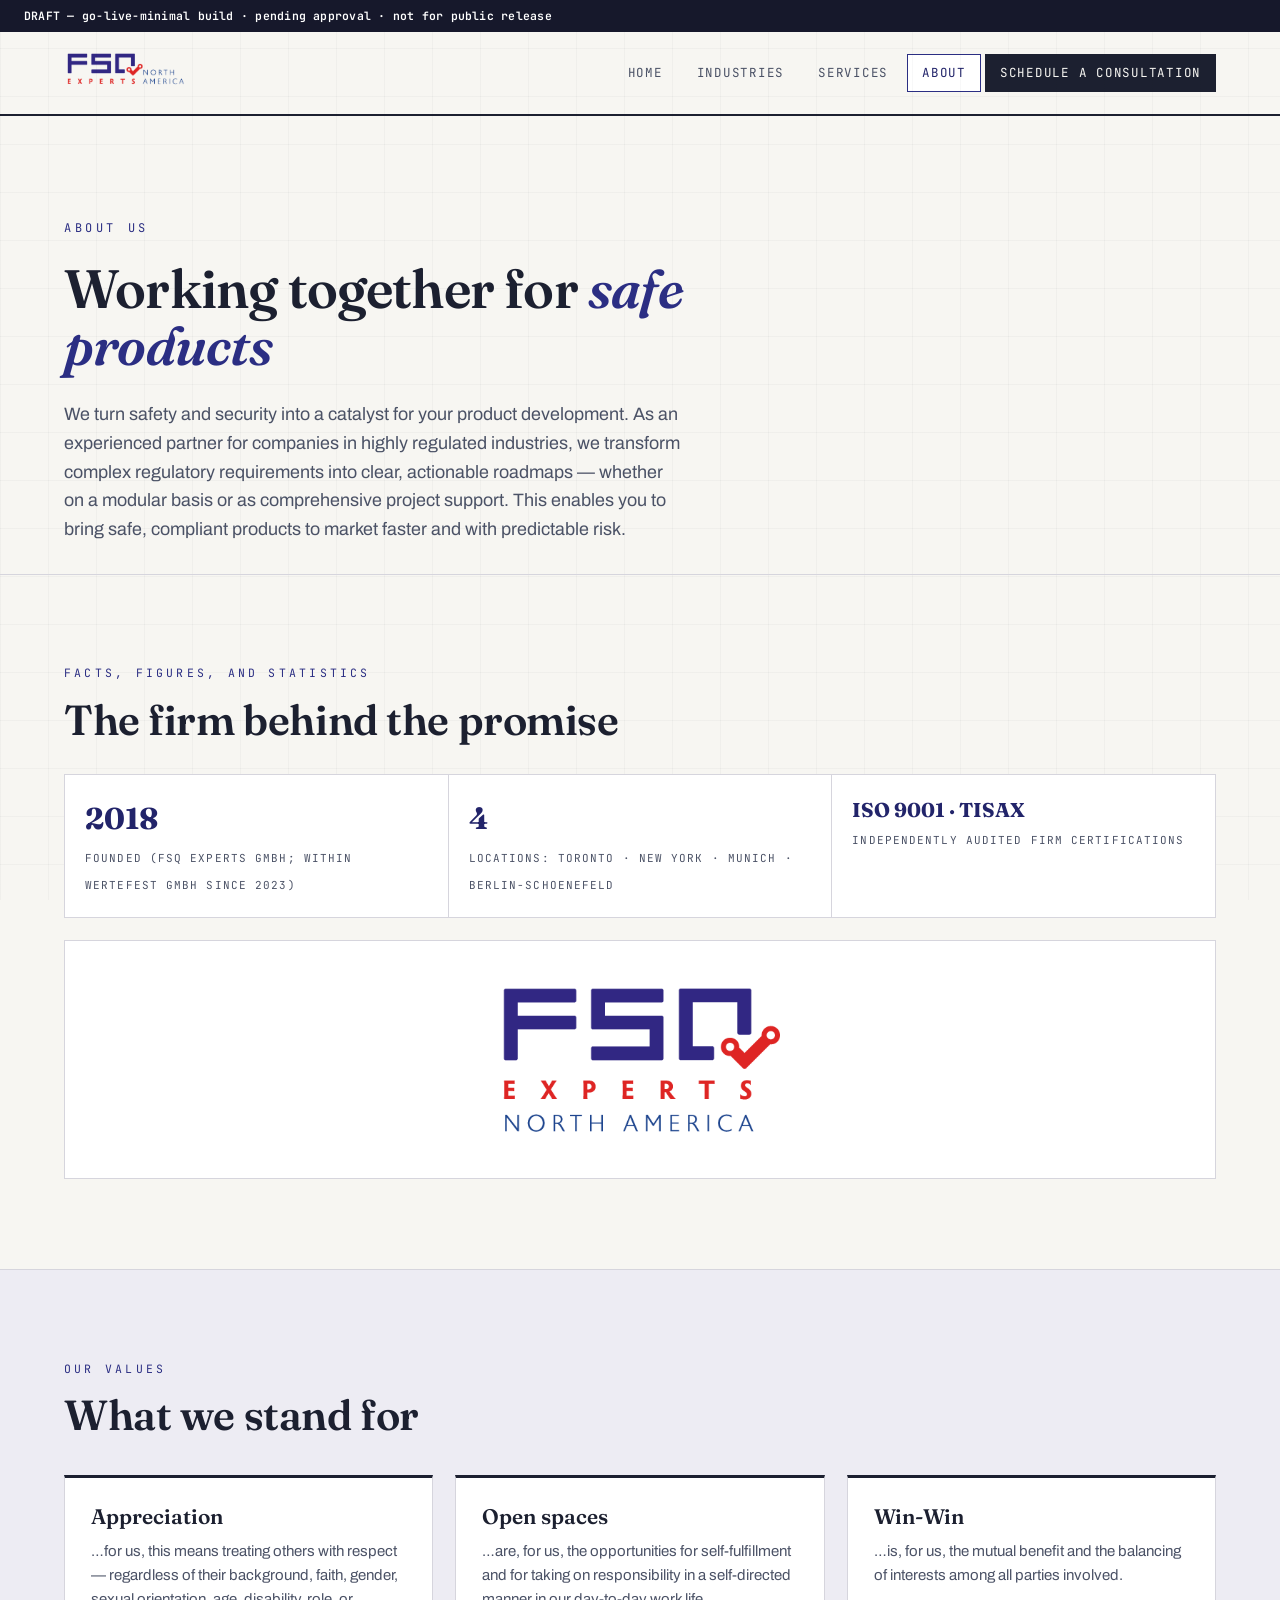
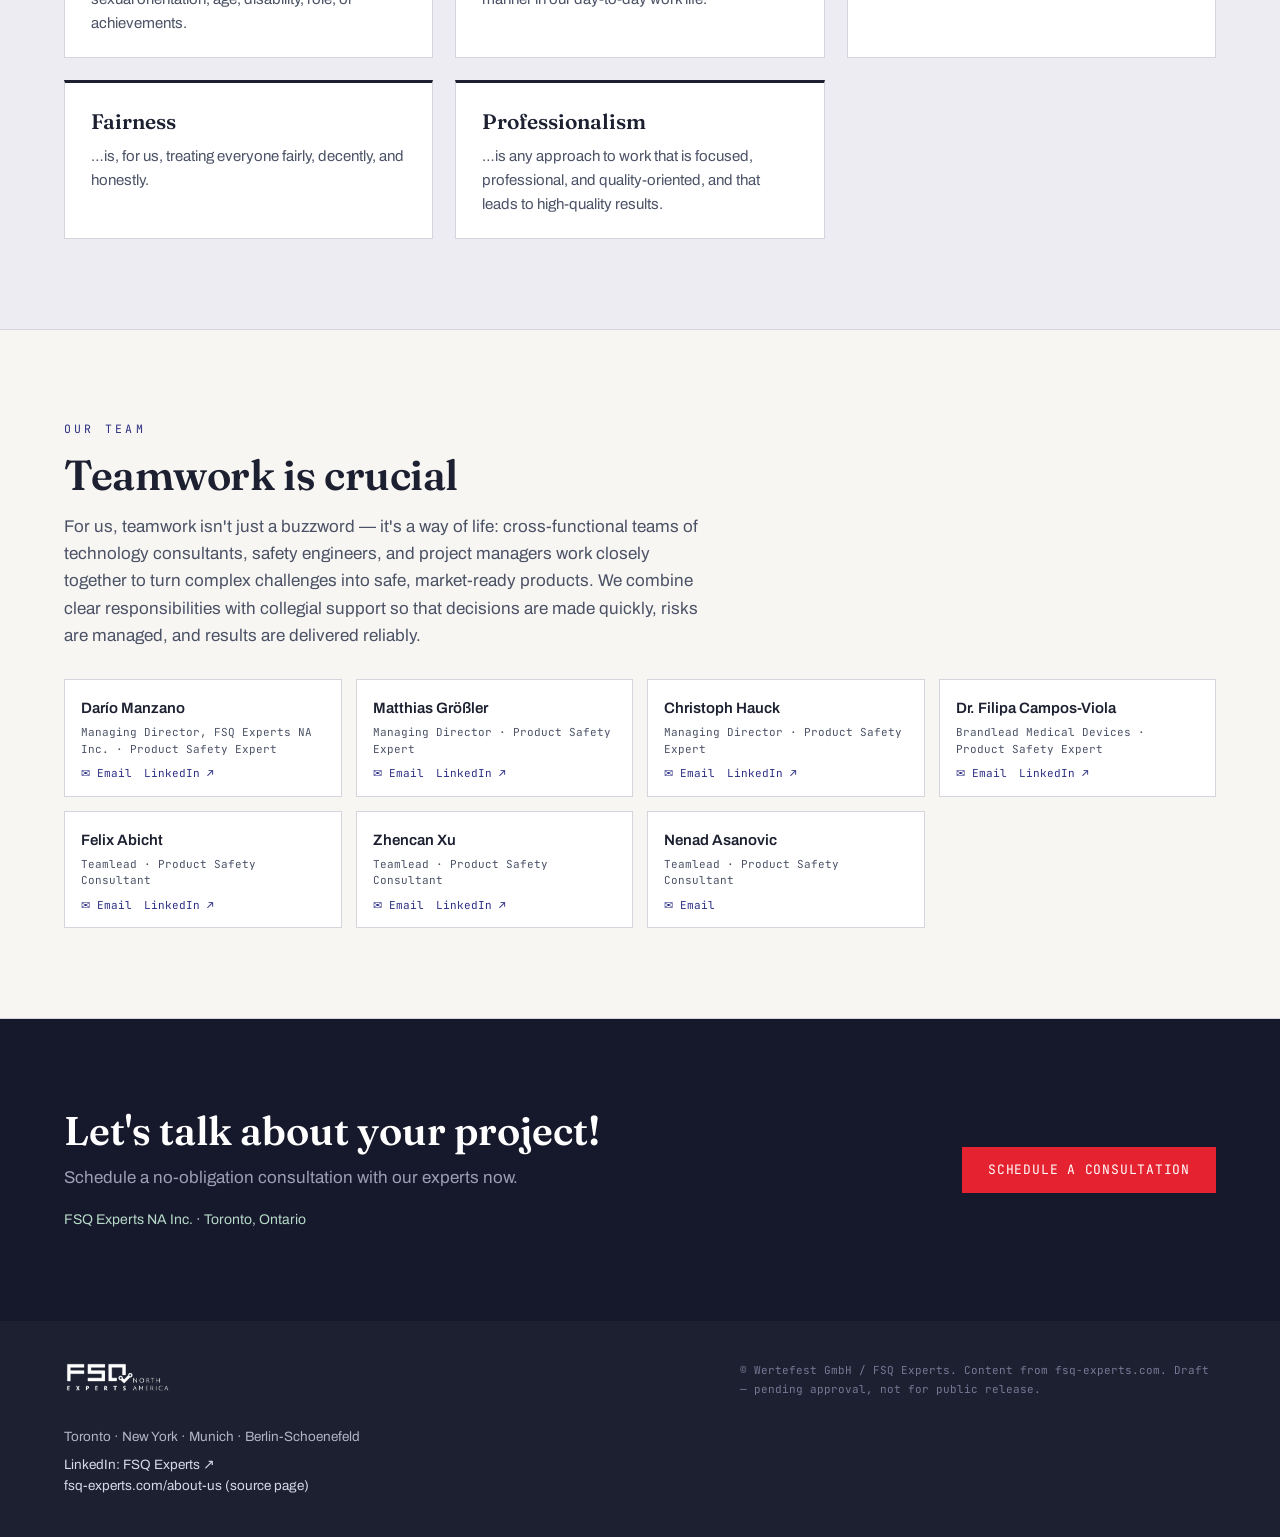
==== commit 6b3d79dc: "go-live-min: strip NA·NEW market-strategy content to original + localization Pared-back "ship first"" ====
--- a/about.html
+++ b/about.html
@@ -12,9 +12,7 @@
 <body>
 
 <div class="legend">
-  <strong>DRAFT — content review key:</strong>
-  <span><span class="chip-orig">ORIGINAL</span> text from fsq-experts.com (we hold the copyright)</span>
-  <span><span class="chip-new">NA · NEW</span> proposed addition from the NA market strategy</span>
+  <strong>DRAFT — go-live-minimal build · pending approval · not for public release</strong>
 </div>
 
 <header class="site">
@@ -35,7 +33,7 @@
 <section class="hero" style="padding-bottom:30px;">
   <div class="hero-inner">
     <div class="kicker orig">About us</div>
-    <h1 class="orig" style="font-size:clamp(30px,4.4vw,54px);"><span class="tag t-orig">ORIGINAL</span><br>Working together for <em>safe products</em></h1>
+    <h1 class="orig" style="font-size:clamp(30px,4.4vw,54px);">Working together for <em>safe products</em></h1>
     <p class="lede orig">
       We turn safety and security into a catalyst for your product development. As an experienced partner for
       companies in highly regulated industries, we transform complex regulatory requirements into clear,
@@ -47,72 +45,16 @@
 
 <!-- ================= FACTS ================= -->
 <section class="band">
-  <div class="band-inner two-col">
+  <div class="band-inner">
     <div class="orig">
-      <span class="tag t-orig">ORIGINAL</span>
       <div class="sec-kicker">Facts, figures, and statistics</div>
       <h2 class="sec-title">The firm behind the promise</h2>
       <div class="stat-row">
         <div class="stat"><span class="num">2018</span><span class="lbl">Founded (FSQ Experts GmbH; within Wertefest GmbH since 2023)</span></div>
-        <div class="stat"><span class="num">4</span><span class="lbl">Locations: <span class="new-inline">Toronto · New York · Munich · Berlin-Schoenefeld</span></span></div>
+        <div class="stat"><span class="num">4</span><span class="lbl">Locations: Toronto · New York · Munich · Berlin-Schoenefeld</span></div>
         <div class="stat"><span class="num" style="font-size:20px;line-height:1.5;">ISO 9001 · TISAX</span><span class="lbl">Independently audited firm certifications</span></div>
       </div>
       <div class="facts-photo" style="background:#fff;padding:34px;border:1px solid var(--line);margin-top:22px;"><img src="assets/logo-stacked.png" alt="FSQ Experts North America" style="max-width:300px;margin:0 auto;border:none;"></div>
-    </div>
-    <div class="new-na">
-      <span class="tag t-new">NA · NEW</span>
-      <h3 style="font-family:var(--serif);font-size:22px;margin-bottom:10px;">Why our independence is structural, not a slogan</h3>
-      <p style="font-size:15px;">
-        The big safety &amp; security houses in North America are certification bodies that also sell consulting —
-        and are therefore legally required to firewall the two, and barred from deep advisory work on anything they
-        will later certify. FSQ Experts holds no certification-body accreditation <em>by design</em>: we are free
-        to sit entirely on your side of the table, for any assessor you choose.
-      </p>
-      <ul class="fact-list" style="margin-top:12px;">
-        <li><strong>Structural independence</strong> — no assess-what-you-built conflict, ever</li>
-        <li><strong>Named assessor credentials</strong> — our consultants' individual qualifications
-            (assessor schemes, functional-safety certifications) are published, not anonymised</li>
-        <li><strong>Verifiable firm certs</strong> — ISO 9001:2015 and TISAX, independently auditable</li>
-      </ul>
-    </div>
-  </div>
-</section>
-
-<!-- ================= CANADIAN MARKET CONTEXT (research, pending verification) ================= -->
-<section class="band deep" id="canada-context">
-  <div class="band-inner">
-    <div class="new-na" style="padding:26px 30px;">
-      <span class="tag t-new">NA · NEW</span>
-      <div class="sec-kicker" style="color:var(--new-tag);">Why Canada · why Toronto</div>
-      <h2 class="sec-title" style="color:#0d3d2a;">The market we serve from home</h2>
-      <p class="sec-lede" style="color:var(--new-ink);font-family:var(--mono);font-size:12.5px;">
-        ⚠ DRAFT DATA — figures below were extracted from primary sources (Statistics Canada, ISED, Toronto Global,
-        Alstom) but were <strong>not covered by the completed 2026-07-09 verification pass</strong> (which verified
-        the regulatory claims only). Do not publish until each figure clears verification.
-      </p>
-      <div class="grid cols-2">
-        <div class="card na-card">
-          <h3>Medical devices: Ontario is the centre of gravity</h3>
-          <ul>
-            <li>Ontario: ~61% of Canadian med-device manufacturing value-add and ~58% of sector employment
-                (~51,000 FTEs) <em>[StatCan, unverified]</em></li>
-            <li>National sector: ~$22.6B operating revenue, ~3,360 enterprises <em>[StatCan, unverified]</em></li>
-            <li>~73% of Canada's med-device exports go to the US — every Ontario manufacturer faces FDA §524B
-                <em>[ISED, unverified]</em></li>
-          </ul>
-        </div>
-        <div class="card na-card">
-          <h3>Aerospace &amp; rail: a real Toronto-region base</h3>
-          <ul>
-            <li>Toronto region: 160+ aerospace companies, 24,000+ professionals — Canada's second-largest
-                aerospace cluster <em>[Toronto Global, unverified]</em></li>
-            <li>Alstom: 5,000+ employees in Canada, three Ontario sites (Brampton, Kingston, Thunder Bay);
-                Kingston hosts the country's only rail signalling test track <em>[Alstom, unverified]</em></li>
-            <li>Ontario auto cluster: five OEM assemblers (Ford, GM, Honda, Stellantis, Toyota)
-                <em>[verified 3-0 in the 2026-06 strategy research]</em></li>
-          </ul>
-        </div>
-      </div>
     </div>
   </div>
 </section>
@@ -121,7 +63,7 @@
 <section class="band deep">
   <div class="band-inner">
     <div class="sec-kicker">Our values</div>
-    <h2 class="sec-title orig"><span class="tag t-orig">ORIGINAL</span> What we stand for</h2>
+    <h2 class="sec-title orig">What we stand for</h2>
     <div class="grid cols-3">
       <div class="card orig"><h3>Appreciation</h3><p>…for us, this means treating others with respect — regardless of their background, faith, gender, sexual orientation, age, disability, role, or achievements.</p></div>
       <div class="card orig"><h3>Open spaces</h3><p>…are, for us, the opportunities for self-fulfillment and for taking on responsibility in a self-directed manner in our day-to-day work life.</p></div>
@@ -136,26 +78,15 @@
 <section class="band">
   <div class="band-inner">
     <div class="sec-kicker">Our team</div>
-    <h2 class="sec-title orig"><span class="tag t-orig">ORIGINAL</span> Teamwork is crucial</h2>
+    <h2 class="sec-title orig">Teamwork is crucial</h2>
     <p class="sec-lede orig">
       For us, teamwork isn't just a buzzword — it's a way of life: cross-functional teams of technology
       consultants, safety engineers, and project managers work closely together to turn complex challenges into
       safe, market-ready products. We combine clear responsibilities with collegial support so that decisions are
       made quickly, risks are managed, and results are delivered reliably.
     </p>
-    <div class="new-na" style="max-width:760px;">
-      <span class="tag t-new">NA · NEW</span>
-      <p style="font-size:15px;"><strong>Visible experts, by policy.</strong> On this site each senior consultant
-      will carry a full profile: bio, named credentials, standards-committee memberships, publications, and
-      speaking. In this market, clients buy the expert, then the firm — so we show you the experts first.
-      <em>(Profiles below to be expanded — bios + credentials collection is in progress.)</em></p>
-    </div>
-    <p class="new-na" style="max-width:760px;padding:10px 16px;font-size:13px;"><span class="tag t-new">NA · NEW</span>
-Direct contact per expert. <strong>Draft note:</strong> the @fsqexpertsna.com mailboxes/aliases below must be
-provisioned in Microsoft 365 before publication (pattern: first.last@ — Größler→groessler transliteration to
-confirm); Nenad Asanovic's LinkedIn profile could not be confirmed and is omitted pending his URL.</p>
     <div class="team-grid">
-      <div class="person na-person"><div class="p-name">Darío Manzano</div><div class="p-role">Managing Director, FSQ Experts NA Inc. · Product Safety Expert</div><div class="p-links"><a href="mailto:dario.manzano@fsqexpertsna.com">✉ Email</a><a href="https://www.linkedin.com/in/dar%C3%ADo-manzano-8149b5a7" target="_blank" rel="noopener">LinkedIn ↗</a></div></div>
+      <div class="person"><div class="p-name">Darío Manzano</div><div class="p-role">Managing Director, FSQ Experts NA Inc. · Product Safety Expert</div><div class="p-links"><a href="mailto:dario.manzano@fsqexpertsna.com">✉ Email</a><a href="https://www.linkedin.com/in/dar%C3%ADo-manzano-8149b5a7" target="_blank" rel="noopener">LinkedIn ↗</a></div></div>
       <div class="person"><div class="p-name">Matthias Größler</div><div class="p-role">Managing Director · Product Safety Expert</div><div class="p-links"><a href="mailto:matthias.groessler@fsqexpertsna.com">✉ Email</a><a href="https://www.linkedin.com/in/matthias-gr%C3%B6%C3%9Fler-375338116" target="_blank" rel="noopener">LinkedIn ↗</a></div></div>
       <div class="person"><div class="p-name">Christoph Hauck</div><div class="p-role">Managing Director · Product Safety Expert</div><div class="p-links"><a href="mailto:christoph.hauck@fsqexpertsna.com">✉ Email</a><a href="https://www.linkedin.com/in/christoph-hauck-a6a981a" target="_blank" rel="noopener">LinkedIn ↗</a></div></div>
       <div class="person"><div class="p-name">Dr. Filipa Campos-Viola</div><div class="p-role">Brandlead Medical Devices · Product Safety Expert</div><div class="p-links"><a href="mailto:filipa.campos-viola@fsqexpertsna.com">✉ Email</a><a href="https://www.linkedin.com/in/dr-filipa-campos-viola-03b79334" target="_blank" rel="noopener">LinkedIn ↗</a></div></div>
@@ -174,13 +105,7 @@
     <div>
       <h2 class="orig">Let's talk about your project!</h2>
       <p class="orig">Schedule a no-obligation consultation with our experts now.</p>
-      <div class="new-na" style="background:rgba(234,245,238,0.08);border-left-color:#3dbd8e;margin-top:18px;">
-        <span class="tag t-new">NA · NEW</span>
-        <p style="font-size:14px;color:#b6d9c8;">
-          FSQ Experts NA Inc. · Toronto, Ontario<br>
-          Serving the US from Canada under USMCA — contact details to be confirmed before publication.
-        </p>
-      </div>
+      <p style="font-size:14px;color:#b6d9c8;margin-top:18px;">FSQ Experts NA Inc. · Toronto, Ontario</p>
     </div>
     <a class="btn primary" href="mailto:contact@fsq-experts.com">Schedule a consultation</a>
   </div>
@@ -197,10 +122,7 @@
       <p><a href="https://www.fsq-experts.com/en/about-us-en/">fsq-experts.com/about-us (source page)</a></p>
     </div>
     <div class="foot-note">
-      INTERNAL DRAFT — not published. Text tagged ORIGINAL is © Wertefest GmbH / FSQ Experts (own content,
-      fsq-experts.com). Text tagged NA · NEW is proposed copy derived from the FSQ NA market strategy and
-      requires review before any client-facing use. Figures (founding, revenue, certifications, team) are from the
-      live fsq-experts.com about page and must be re-confirmed before publication.
+      © Wertefest GmbH / FSQ Experts. Content from fsq-experts.com. Draft — pending approval, not for public release.
     </div>
   </div>
 </footer>
